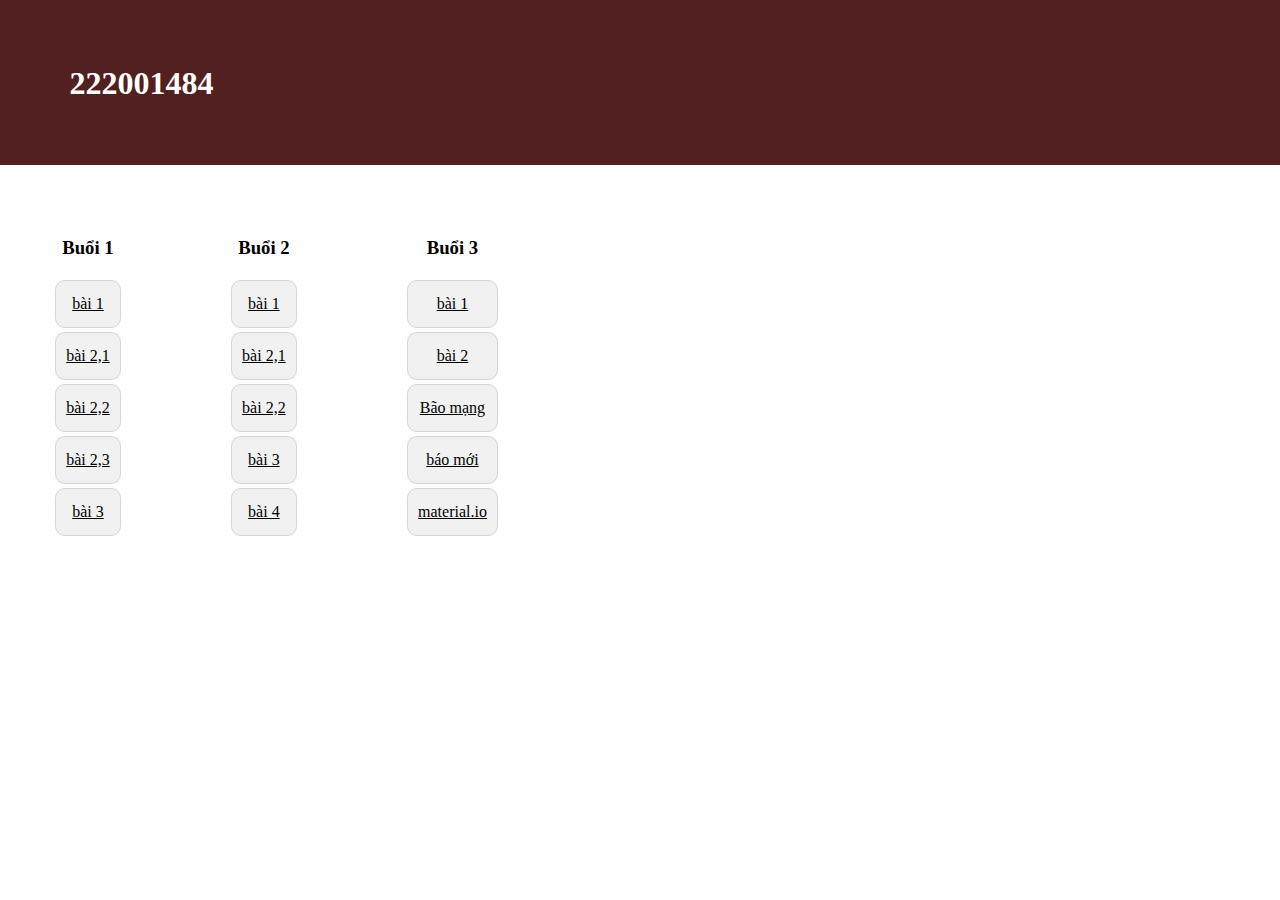
==== index.html @ ff54256a "bonus" ====
<!DOCTYPE html>
<html lang="en">
<head>
  <meta charset="UTF-8">
  <meta name="viewport" content="width=device-width, initial-scale=1.0">
  <title>Document</title>
  <link rel="stylesheet" href="main.css">
</head>
<body>
  <div class="container wrapper">
    <div id="top">
      <h1>222001484</h1>
    </div>
    <div class="wrapper">   
     <div id="menubar">
       <ul class="menulist">
        <h3>Buổi 1</h3>
         <li class="menuitem"><a href="buoi1/bai1/index.html">bài 1 </a></li> 
         <li class="menuitem"><a href="buoi1/bai 2/2.1.html">bài 2,1 </a></li>
         <li class="menuitem"><a href="buoi1/bai 2/2.2.html">bài 2,2</a></li>
         <li class="menuitem"><a href="buoi1/bai 2/2.3.html">bài 2,3 </a></li>
         <li class="menuitem"><a href="buoi1/bai 3/bai3.html">bài 3 </a></li>
       </ul>
       <ul class="menulist">
        <h3>Buổi 2</h3>
        <li class="menuitem"><a href="buoi2/bai1/bai1.html">bài 1 </a></li> 
        <li class="menuitem"><a href="buoi2/bai2/bai2.1.html">bài 2,1 </a></li>
        <li class="menuitem"><a href="buoi2/bai2/bai2.2.html">bài 2,2 </a></li>
        <li class="menuitem"><a href="buoi2/bai 3/bai3.html">bài 3 </a></li>
        <li class="menuitem"><a href="buoi2/bai4/bai4.html">bài 4 </a></li>
       </ul>
       <ul class="menulist">
        <h3>Buổi 3</h3>
         <li class="menuitem"><a href="buoi 3/bt1/bt1.html">bài 1 </a></li> 
         <li class="menuitem"><a href="buoi 3/bt2/bt2.html">bài 2 </a></li>
         <li class="menuitem"><a href="buoi 3/bt3/btbuoI3.html">Bão mạng</a></li>
         <li class="menuitem"><a href="buoi 3/bt4/bt4.html">báo mới</a></li>
         <li class="menuitem"><a href="buoi 3/bt5/bt5.html">material.io</a></li>
       </ul>
       <!-- <ul class="menulist">
        <h3>Buổi 4</h3>
        <li class="menuitem"><a href="day2/bt1/index.html">bài 1 </a></li> 
        <li class="menuitem"><a href="day2/bt2/bt2,1.html">bài 2,1 </a></li>
        <li class="menuitem"><a href="day2/bt2/bt2,2.html">bài 2,2 </a></li>
        <li class="menuitem"><a href="day2/bt3/B3.html">bài 3 </a></li>
        <li class="menuitem"><a href="day2/bt4/index.html">bài 4 </a></li> -->
       </ul>
      </div>
    </div>   
  </div>
</body>
</html>
---- main.css ----
body {
    font: 100% Lucida Sans, Verdana;
    margin: 0px;
    line-height: 26px;
}

.wrapper {
    position: relative;
    overflow: auto;

}

#sidebar, #bottom, .menuitem {
    border-radius: 10px;
    margin: 4px;
}

#top {
    background-color: #522020;
    color: #ffffff;
    padding: 20px;
    margin:0px
}

#menubar {
    display: flex;
    width: 100%;
    /* float: left */
}

#main {
    /* display: flex; */
    padding: 10px;
    margin: 0 210px;
}
#new{
    align-items: center; 
    padding: 10px;
}
#top h1, #top p, .menulist {
    margin: 2%;
    padding: 2%;
}
.menulist{
    text-align: center;
}
.menuitem {
    background-color: #f1f1f1;
    border: 1px solid #d4d4d4;
    list-style-type: none;
    padding: 10px;
    text-align: center;
    
}

a {
    color: #000000;
    text-decoration: underline;
}

a:hover {
    text-decoration: none;
}


@media (max-width: 800px) {
    #sidebar {
        width: auto;
        position: relative;
    } 
    #main {
        margin-right: 0;
    }    
       
}

@media (max-width: 600px) {
    #menubar {
        width: auto;
        float: none;
    }
    #main {
        margin: 0;
    }    
}
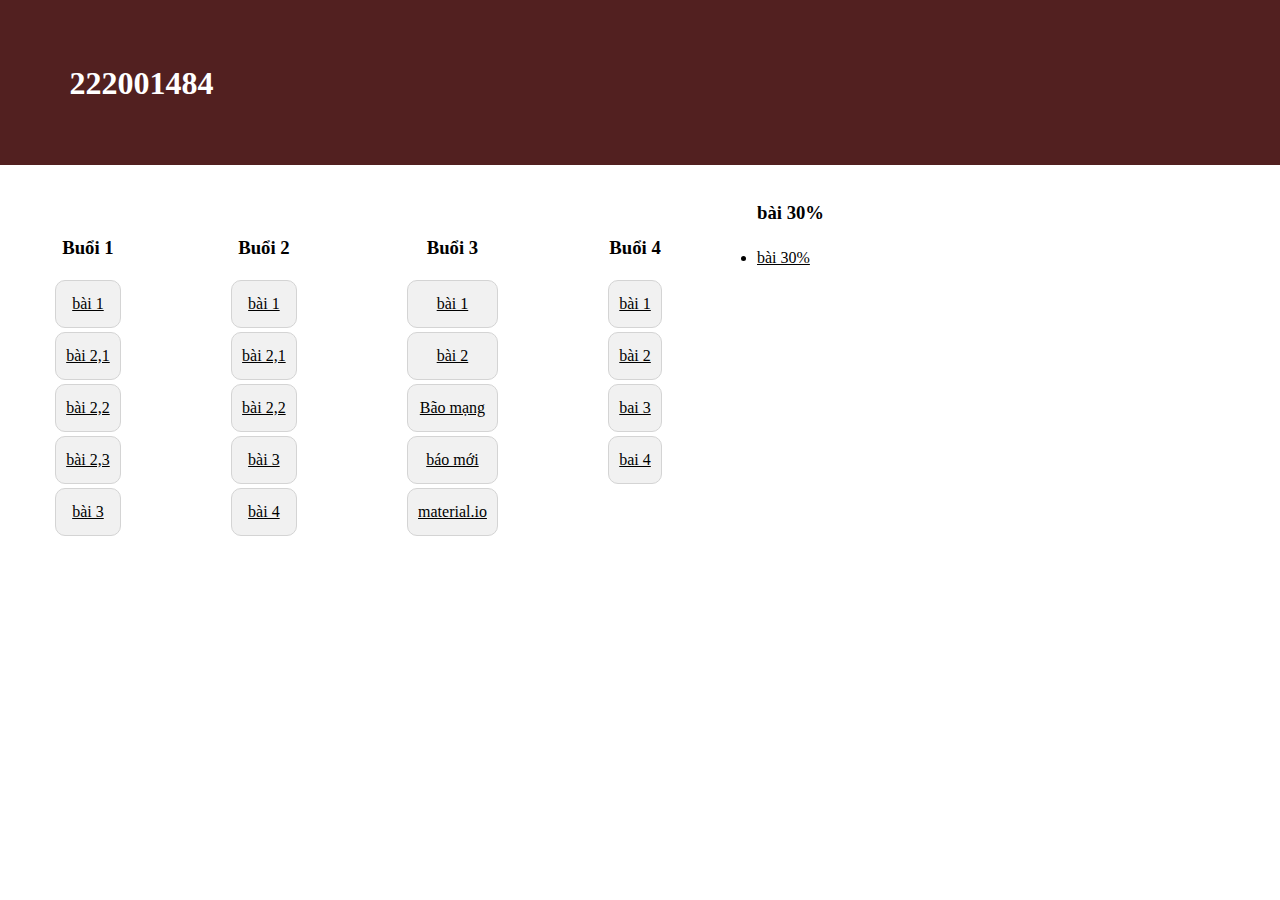
==== commit 7f834c11: "up" ====
--- a/index.html
+++ b/index.html
@@ -45,6 +45,19 @@
         <li class="menuitem"><a href="day2/bt3/B3.html">bài 3 </a></li>
         <li class="menuitem"><a href="day2/bt4/index.html">bài 4 </a></li> -->
        </ul>
+       <ul class="menulist">
+        <h3>Buổi 4</h3>
+         <li class="menuitem"><a href="buoi 4/bt1/4bai1.html">bài 1 </a></li> 
+         <li class="menuitem"><a href="buoi 4/bt2/4bai3.html">bài 2 </a></li>
+         <li class="menuitem"><a href="buoi 4/bt3/4.bai4.html">bai 3</a></li>
+         <li class="menuitem"><a href="buoi 4/bt4/4bai5.html">bai 4</a></li>
+       </ul>
+      <ul>
+        <h3>bài 30%</h3>
+        <li>
+          <a href="bt30/bai30.html">bài 30%</a>
+        </li>
+      </ul>
       </div>
     </div>   
   </div>
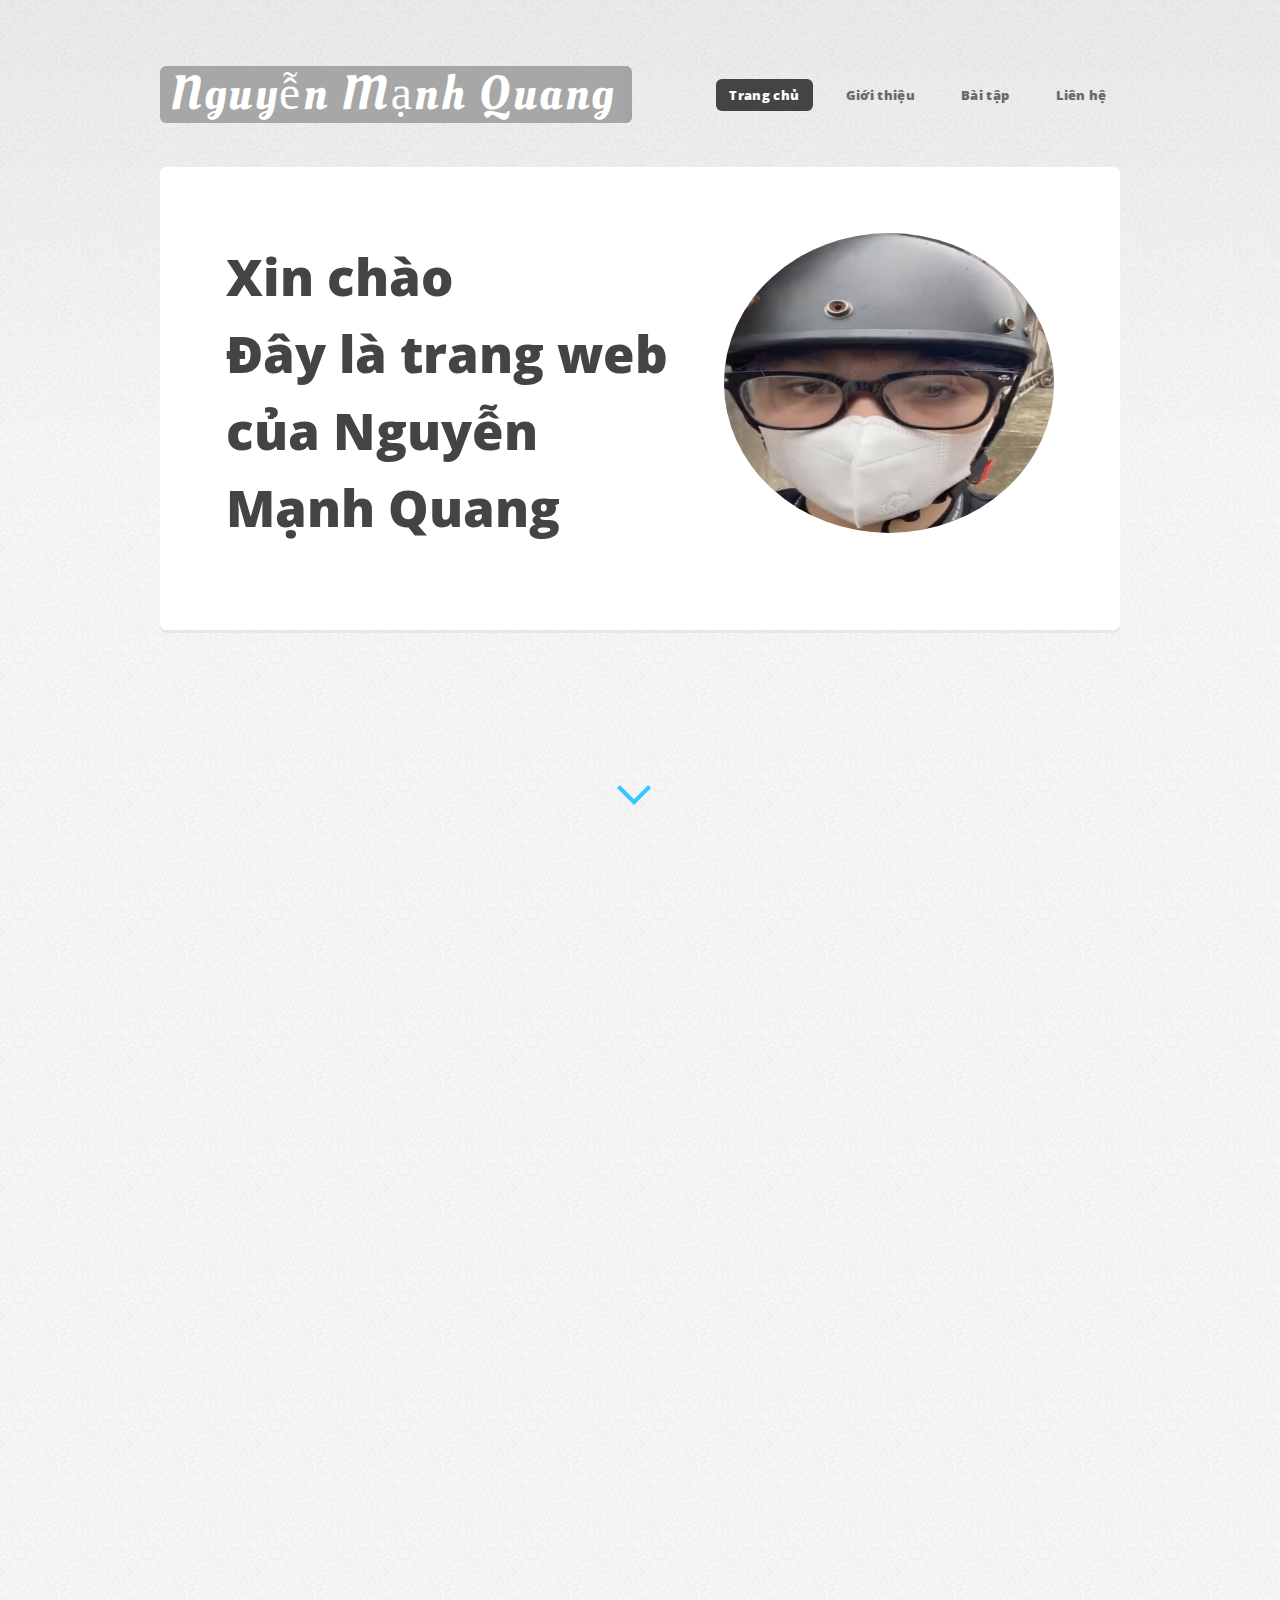
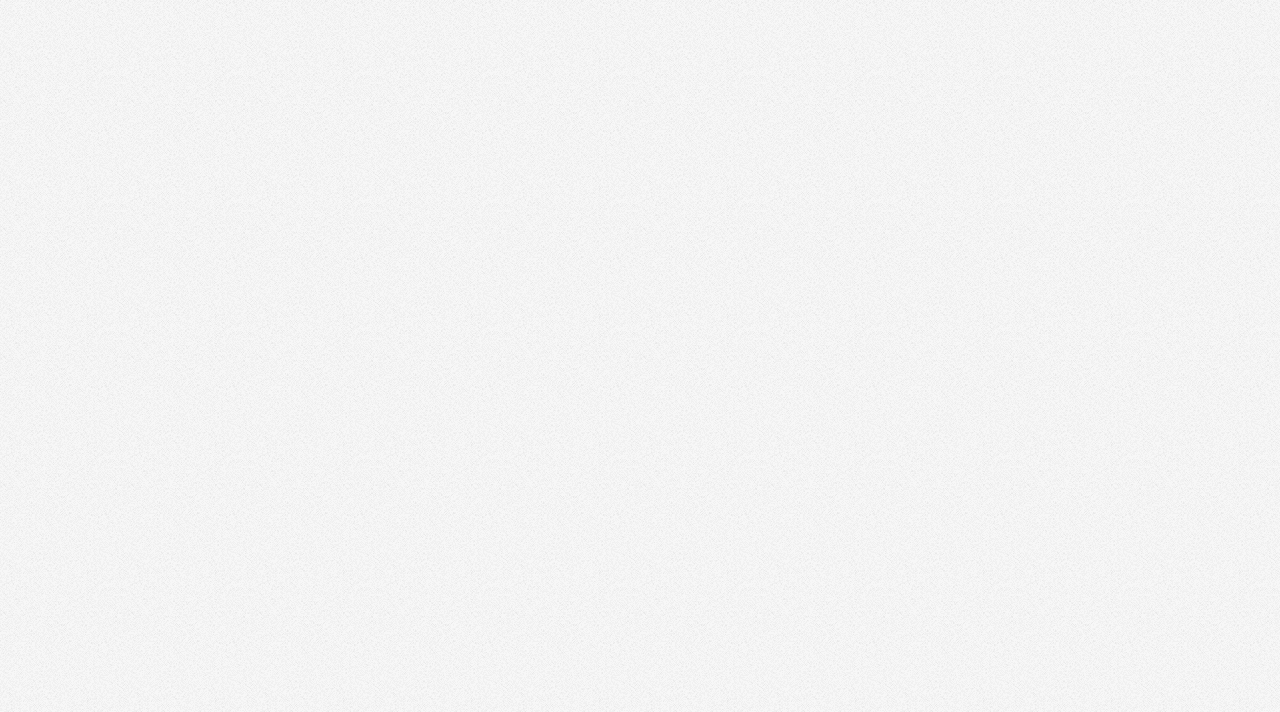
==== commit eae3f22f: "baitap" ====
--- a/index.html
+++ b/index.html
@@ -1,65 +1,179 @@
-<!DOCTYPE html>
-<html lang="en">
-<head>
-  <meta charset="UTF-8">
-  <meta name="viewport" content="width=device-width, initial-scale=1.0">
-  <title>Document</title>
-  <link rel="stylesheet" href="main.css">
-</head>
-<body>
-  <div class="container wrapper">
-    <div id="top">
-      <h1>222001484</h1>
-    </div>
-    <div class="wrapper">   
-     <div id="menubar">
-       <ul class="menulist">
-        <h3>Buổi 1</h3>
-         <li class="menuitem"><a href="buoi1/bai1/index.html">bài 1 </a></li> 
-         <li class="menuitem"><a href="buoi1/bai 2/2.1.html">bài 2,1 </a></li>
-         <li class="menuitem"><a href="buoi1/bai 2/2.2.html">bài 2,2</a></li>
-         <li class="menuitem"><a href="buoi1/bai 2/2.3.html">bài 2,3 </a></li>
-         <li class="menuitem"><a href="buoi1/bai 3/bai3.html">bài 3 </a></li>
-       </ul>
-       <ul class="menulist">
-        <h3>Buổi 2</h3>
-        <li class="menuitem"><a href="buoi2/bai1/bai1.html">bài 1 </a></li> 
-        <li class="menuitem"><a href="buoi2/bai2/bai2.1.html">bài 2,1 </a></li>
-        <li class="menuitem"><a href="buoi2/bai2/bai2.2.html">bài 2,2 </a></li>
-        <li class="menuitem"><a href="buoi2/bai 3/bai3.html">bài 3 </a></li>
-        <li class="menuitem"><a href="buoi2/bai4/bai4.html">bài 4 </a></li>
-       </ul>
-       <ul class="menulist">
-        <h3>Buổi 3</h3>
-         <li class="menuitem"><a href="buoi 3/bt1/bt1.html">bài 1 </a></li> 
-         <li class="menuitem"><a href="buoi 3/bt2/bt2.html">bài 2 </a></li>
-         <li class="menuitem"><a href="buoi 3/bt3/btbuoI3.html">Bão mạng</a></li>
-         <li class="menuitem"><a href="buoi 3/bt4/bt4.html">báo mới</a></li>
-         <li class="menuitem"><a href="buoi 3/bt5/bt5.html">material.io</a></li>
-       </ul>
-       <!-- <ul class="menulist">
-        <h3>Buổi 4</h3>
-        <li class="menuitem"><a href="day2/bt1/index.html">bài 1 </a></li> 
-        <li class="menuitem"><a href="day2/bt2/bt2,1.html">bài 2,1 </a></li>
-        <li class="menuitem"><a href="day2/bt2/bt2,2.html">bài 2,2 </a></li>
-        <li class="menuitem"><a href="day2/bt3/B3.html">bài 3 </a></li>
-        <li class="menuitem"><a href="day2/bt4/index.html">bài 4 </a></li> -->
-       </ul>
-       <ul class="menulist">
-        <h3>Buổi 4</h3>
-         <li class="menuitem"><a href="buoi 4/bt1/4bai1.html">bài 1 </a></li> 
-         <li class="menuitem"><a href="buoi 4/bt2/4bai3.html">bài 2 </a></li>
-         <li class="menuitem"><a href="buoi 4/bt3/4.bai4.html">bai 3</a></li>
-         <li class="menuitem"><a href="buoi 4/bt4/4bai5.html">bai 4</a></li>
-       </ul>
-      <ul>
-        <h3>bài 30%</h3>
-        <li>
-          <a href="bt30/bai30.html">bài 30%</a>
-        </li>
-      </ul>
-      </div>
-    </div>   
-  </div>
-</body>
+<!DOCTYPE HTML>
+<html>
+	<head>
+		<title>Nguyễn Mạnh Quang</title>
+		<meta charset="utf-8" />
+		<meta name="viewport" content="width=device-width, initial-scale=1, user-scalable=no" />
+		<link rel="stylesheet" href="assets/css/main.css" />
+	</head>
+	<body class="is-preload homepage cursor">
+		<div id="page-wrapper">
+
+			<!-- Header -->
+				<div id="header-wrapper"class="">
+					<header id="header" class="container">
+
+						<!-- Logo -->
+							<div id="logo" class="typewriter">
+								<h1 cl><a href="index.html">Nguyễn Mạnh Quang</a></h1>
+							</div>
+
+						<!-- Nav -->
+							<nav id="nav">
+								<ul>
+									<li class="current">
+										<a href="index.html">Trang chủ</a>
+									</li>
+									<li>
+										<a href="ab.html">Giới thiệu</a>
+									</li>
+									<li >
+										<a href="hw.html">Bài tập</a>
+									</li>
+									<li>
+										<a href="lh.html">Liên hệ</a>
+									</li>
+								</ul>
+							</nav>
+
+					</header>
+				</div>
+
+			<!-- Banner -->
+				<div id="banner-wrapper" >
+					<div id="banner" class="box container">
+						<div class="row">
+							<div class="col-7 col-12-medium" style="display: flex; align-items: center;">
+								<h2 style="line-height: 1.5em;">Xin chào <br> Đây là trang web của Nguyễn Mạnh Quang</h2>
+							</div>
+							<div class="col-5 col-12-medium">
+								<img class="zoom" width="100%" height="300px" style="border-radius: 50%;" src="images/profile3.jpg" alt="">
+							</div>
+						</div>
+					</div>
+				</div>
+
+			<!-- Features -->
+				<div id="features-wrapper"class="reveal">
+					<div class="container">
+						<div class="row">
+							<div class="col-4 col-12-medium">
+
+								<!-- Box -->
+									<section class="box feature">
+										<a href="#" class="image featured"><img height="663px" src="images/profile1.jpg" alt="" /></a>
+										<div class="inner">
+											<header>
+												<h2>Giới thiệu</h2>
+											</header>
+											<p>Tên đầy đủ của tôi là Nguyễn Mạnh Quang</p>
+										</div>
+									</section>
+
+							</div>
+							<div class="col-4 col-12-medium">
+
+								<!-- Box -->
+									<section class="box feature">
+										<a href="#" class="image featured"><img height="663px" src="images/profile2.jpg" alt="" /></a>
+										<div class="inner">
+											<header>
+												<h2>Sở thích</h2>
+											</header>
+											<p>Đá bóng, đá cầu, xem phim</p>
+										</div>
+									</section>
+
+							</div>
+							<div class="col-4 col-12-medium">
+
+								<!-- Box -->
+									<section class="box feature">
+										<a href="#" class="image featured"><img height="663px" src="images/profile4.jpg" alt="" /></a>
+										<div class="inner">
+											<header>
+												<h2>Thông tin thêm</h2>
+											</header>
+											<p>Hiện tại tôi đang sinh sống và học tập tại thành phố Hà Nội (HAN)</p>
+										</div>
+									</section>
+
+							</div>
+						</div>
+					</div>
+				</div>
+
+			<!-- Main -->
+				<div id="main-wrapper"class="reveal">
+					<div class="container">
+						<div class="row gtr-200">
+							<div class="col-4 col-12-medium">
+
+								<!-- Sidebar -->
+									<div id="sidebar">
+										<section class="widget thumbnails">
+											<h3>Thông tin chi tiết</h3>
+											<div class="grid">
+												<div class="row gtr-50">
+												
+												</div>
+											</div>
+											<a href="#" class="button icon fa-file-alt">Xem thêm</a>
+										</section>
+									</div>
+
+							</div>
+							<div class="col-8 col-12-medium imp-medium">
+
+								<!-- Content -->
+									<div id="content">
+										<section class="last">
+											<h2>Giới thiệu trang web</h2>
+											<p>
+												Đây là trang web cá nhân của Nguyễn Mạng Quang 
+											</p>
+										</section>
+									</div>
+
+							</div>
+						</div>
+					</div>
+				</div>
+
+			<!-- Footer -->
+				<div id="footer-wrapper"class="reveal">
+					<footer id="footer" class="container">
+						<div class="row" style="justify-content: center;">
+							<div class="">
+								<!-- Contact -->
+									<section class="widget contact last">
+										<h3>Liên hệ tôi</h3>
+										<ul style="margin-left: 16px;">
+											<li class="hover-title"><a href="https://www.facebook.com/profile.php?id=100016589830418" class="icon brands fa-facebook-f"><span class="label">Facebook</span></a></li>
+											<li class="hover-title" style="margin-left: 4px;"><a href="https://www.instagram.com/dazzling._.nguyxn?fbclid=IwAR0choK3BcN5D-qZqwFCYmmwohP7GY351LQ9o9A-y7hpC1zeIWzsWKIdNQo" class="icon brands fa-instagram"><span class="label">Instagram</span></a></li>
+										</ul>
+											<a href="https://www.hanu.vn/"><h4>Trường đại học Hà Nội</h4></a>
+									</section>
+
+							</div>
+						</div>
+					</footer>
+				</div>
+
+			</div>
+			<div id="scrollButton">
+				<div class="scroll">
+				</div>
+			</div>
+
+
+		<!-- Scripts -->
+		<!-- <script src="assets/js/jquery.min.js"></script>
+		<script src="assets/js/jquery.dropotron.min.js"></script> -->
+		<script src="assets/js/browser.min.js"></script>
+		<script src="assets/js/breakpoints.min.js"></script>
+		<script src="assets/js/util.js"></script>
+		<script src="assets/js/main.js"></script>
+
+	</body>
 </html>--- a/assets/css/main.css
+++ b/assets/css/main.css
@@ -0,0 +1,2810 @@
+@import url("fontawesome-all.min.css");
+@import url("https://fonts.googleapis.com/css?family=Oleo+Script:400|Open+Sans:300,300italic,600,600italic,800");
+
+/*
+	Verti by HTML5 UP
+	html5up.net | @ajlkn
+	Free for personal and commercial use under the CCA 3.0 license (html5up.net/license)
+*/
+
+html, body, div, span, applet, object,
+iframe, h1, h2, h3, h4, h5, h6, p, blockquote,
+pre, a, abbr, acronym, address, big, cite,
+code, del, dfn, em, img, ins, kbd, q, s, samp,
+small, strike, strong, sub, sup, tt, var, b,
+u, i, center, dl, dt, dd, ol, ul, li, fieldset,
+form, label, legend, table, caption, tbody,
+tfoot, thead, tr, th, td, article, aside,
+canvas, details, embed, figure, figcaption,
+footer, header, hgroup, menu, nav, output, ruby,
+section, summary, time, mark, audio, video {
+	margin: 0;
+	padding: 0;
+	border: 0;
+	font-size: 100%;
+	font: inherit;
+	vertical-align: baseline;}
+
+article, aside, details, figcaption, figure,
+footer, header, hgroup, menu, nav, section {
+	display: block;}
+
+body {
+	line-height: 1;
+}
+
+ol, ul {
+	list-style: none;
+}
+
+blockquote, q {
+	quotes: none;
+}
+
+	blockquote:before, blockquote:after, q:before, q:after {
+		content: '';
+		content: none;
+	}
+
+table {
+	border-collapse: collapse;
+	border-spacing: 0;
+}
+
+body {
+	-webkit-text-size-adjust: none;
+}
+
+mark {
+	background-color: transparent;
+	color: inherit;
+}
+
+input::-moz-focus-inner {
+	border: 0;
+	padding: 0;
+}
+
+input, select, textarea {
+	-moz-appearance: none;
+	-webkit-appearance: none;
+	-ms-appearance: none;
+	appearance: none;
+}
+
+/* Basic */
+
+	@-ms-viewport {
+		width: device-width;
+	}
+
+	html {
+		box-sizing: border-box;
+	}
+
+	*, *:before, *:after {
+		box-sizing: inherit;
+	}
+
+	body {
+		background-image: -moz-linear-gradient(top, rgba(0, 0, 0, 0.05), rgba(0, 0, 0, 0)), url("images/bg01.png");
+		background-image: -webkit-linear-gradient(top, rgba(0, 0, 0, 0.05), rgba(0, 0, 0, 0)), url("images/bg01.png");
+		background-image: -ms-linear-gradient(top, rgba(0, 0, 0, 0.05), rgba(0, 0, 0, 0)), url("images/bg01.png");
+		background-image: linear-gradient(top, rgba(0, 0, 0, 0.05), rgba(0, 0, 0, 0)), url("images/bg01.png");
+		background-color: #f7f7f7;
+		background-position: top left, top left;
+		background-repeat: repeat-x, repeat;
+		background-size: 100% 30em, auto;
+		font-family: 'Open Sans', sans-serif;
+		font-size: 13pt;
+		color: #696969;
+		font-weight: 300;
+		line-height: 2.25em;
+	}
+
+		body.is-preload *, body.is-preload *:before, body.is-preload *:after {
+			-moz-animation: none !important;
+			-webkit-animation: none !important;
+			-ms-animation: none !important;
+			animation: none !important;
+			-moz-transition: none !important;
+			-webkit-transition: none !important;
+			-ms-transition: none !important;
+			transition: none !important;
+		}
+
+	input, select, textarea {
+		font-family: 'Open Sans', sans-serif;
+		font-size: 13pt;
+		color: #696969;
+		font-weight: 300;
+		line-height: 2.25em;
+	}
+
+	a {
+		color: #0090c5;
+		text-decoration: underline;
+	}
+
+		a:hover {
+			text-decoration: none;
+		}
+
+	h1, h2, h3, h4, h5, h6 {
+		color: #444;
+		font-weight: 800;
+	}
+
+		h1 a, h2 a, h3 a, h4 a, h5 a, h6 a {
+			color: inherit;
+			text-decoration: none;
+			outline: 0;
+		}
+
+	h2 {
+		font-size: 2.25em;
+		margin: 0 0 1.1em 0;
+		line-height: 1em;
+	}
+
+	h3 {
+		font-size: 1.35em;
+		margin: 0 0 1em 0;
+	}
+
+	b, strong {
+		font-weight: 600;
+		color: #444;
+	}
+
+	i, em {
+		font-style: italic;
+	}
+
+	br.clear {
+		clear: both;
+	}
+
+	sub {
+		position: relative;
+		top: 0.5em;
+		font-size: 0.8em;
+	}
+
+	sup {
+		position: relative;
+		top: -0.5em;
+		font-size: 0.8em;
+	}
+
+	hr {
+		border: 0;
+		border-top: solid 1px #eee;
+	}
+
+	blockquote {
+		border-left: solid 0.5em #eee;
+		padding: 1em 0 1em 2em;
+		font-style: italic;
+	}
+
+	p, ul, ol, dl, table {
+		margin-bottom: 2em;
+	}
+
+/* Container */
+
+	.container {
+		margin: 0 auto;
+		max-width: 100%;
+		width: 1400px;
+	}
+
+		@media screen and (max-width: 1680px) {
+
+			.container {
+				width: 1200px;
+			}
+
+		}
+
+		@media screen and (max-width: 1280px) {
+
+			.container {
+				width: 960px;
+			}
+
+		}
+
+		@media screen and (max-width: 980px) {
+
+			.container {
+				width: 90%;
+			}
+
+		}
+
+		@media screen and (max-width: 736px) {
+
+			.container {
+				width: 100%;
+			}
+
+		}
+		@media screen and (max-width: 536px) {
+
+			#logo > h1 > a {
+				font-size: 24px !important;
+			}
+
+		}
+
+/* Row */
+
+	.row {
+		display: flex;
+		flex-wrap: wrap;
+		box-sizing: border-box;
+		align-items: stretch;
+	}
+
+		.row > * {
+			box-sizing: border-box;
+		}
+
+		.row.gtr-uniform > * > :last-child {
+			margin-bottom: 0;
+		}
+
+		.row.aln-left {
+			justify-content: flex-start;
+		}
+
+		.row.aln-center {
+			justify-content: center;
+		}
+
+		.row.aln-right {
+			justify-content: flex-end;
+		}
+
+		.row.aln-top {
+			align-items: flex-start;
+		}
+
+		.row.aln-middle {
+			align-items: center;
+		}
+
+		.row.aln-bottom {
+			align-items: flex-end;
+		}
+
+		.row > .imp {
+			order: -1;
+		}
+
+		.row > .col-1 {
+			width: 8.33333%;
+		}
+
+		.row > .off-1 {
+			margin-left: 8.33333%;
+		}
+
+		.row > .col-2 {
+			width: 16.66667%;
+		}
+
+		.row > .off-2 {
+			margin-left: 16.66667%;
+		}
+
+		.row > .col-3 {
+			width: 25%;
+		}
+
+		.row > .off-3 {
+			margin-left: 25%;
+		}
+
+		.row > .col-4 {
+			width: 33.33333%;
+		}
+
+		.row > .off-4 {
+			margin-left: 33.33333%;
+		}
+
+		.row > .col-5 {
+			width: 41.66667%;
+		}
+
+		.row > .off-5 {
+			margin-left: 41.66667%;
+		}
+
+		.row > .col-6 {
+			width: 50%;
+		}
+
+		.row > .off-6 {
+			margin-left: 50%;
+		}
+
+		.row > .col-7 {
+			width: 58.33333%;
+		}
+
+		.row > .off-7 {
+			margin-left: 58.33333%;
+		}
+
+		.row > .col-8 {
+			width: 66.66667%;
+		}
+
+		.row > .off-8 {
+			margin-left: 66.66667%;
+		}
+
+		.row > .col-9 {
+			width: 75%;
+		}
+
+		.row > .off-9 {
+			margin-left: 75%;
+		}
+
+		.row > .col-10 {
+			width: 83.33333%;
+		}
+
+		.row > .off-10 {
+			margin-left: 83.33333%;
+		}
+
+		.row > .col-11 {
+			width: 91.66667%;
+		}
+
+		.row > .off-11 {
+			margin-left: 91.66667%;
+		}
+
+		.row > .col-12 {
+			width: 100%;
+		}
+
+		.row > .off-12 {
+			margin-left: 100%;
+		}
+
+		.row.gtr-0 {
+			margin-top: 0px;
+			margin-left: 0px;
+		}
+
+			.row.gtr-0 > * {
+				padding: 0px 0 0 0px;
+			}
+
+			.row.gtr-0.gtr-uniform {
+				margin-top: 0px;
+			}
+
+				.row.gtr-0.gtr-uniform > * {
+					padding-top: 0px;
+				}
+
+		.row.gtr-25 {
+			margin-top: -10px;
+			margin-left: -10px;
+		}
+
+			.row.gtr-25 > * {
+				padding: 10px 0 0 10px;
+			}
+
+			.row.gtr-25.gtr-uniform {
+				margin-top: -10px;
+			}
+
+				.row.gtr-25.gtr-uniform > * {
+					padding-top: 10px;
+				}
+
+		.row.gtr-50 {
+			margin-top: -20px;
+			margin-left: -20px;
+		}
+
+			.row.gtr-50 > * {
+				padding: 20px 0 0 20px;
+			}
+
+			.row.gtr-50.gtr-uniform {
+				margin-top: -20px;
+			}
+
+				.row.gtr-50.gtr-uniform > * {
+					padding-top: 20px;
+				}
+
+		.row {
+			margin-top: -40px;
+			margin-left: -40px;
+		}
+
+			.row > * {
+				padding: 40px 0 0 40px;
+			}
+
+			.row.gtr-uniform {
+				margin-top: -40px;
+			}
+
+				.row.gtr-uniform > * {
+					padding-top: 40px;
+				}
+
+		.row.gtr-150 {
+			margin-top: -60px;
+			margin-left: -60px;
+		}
+
+			.row.gtr-150 > * {
+				padding: 60px 0 0 60px;
+			}
+
+			.row.gtr-150.gtr-uniform {
+				margin-top: -60px;
+			}
+
+				.row.gtr-150.gtr-uniform > * {
+					padding-top: 60px;
+				}
+
+		.row.gtr-200 {
+			margin-top: -80px;
+			margin-left: -80px;
+		}
+
+			.row.gtr-200 > * {
+				padding: 80px 0 0 80px;
+			}
+
+			.row.gtr-200.gtr-uniform {
+				margin-top: -80px;
+			}
+
+				.row.gtr-200.gtr-uniform > * {
+					padding-top: 80px;
+				}
+
+		@media screen and (max-width: 1680px) {
+
+			.row {
+				display: flex;
+				flex-wrap: wrap;
+				box-sizing: border-box;
+				align-items: stretch;
+			}
+
+				.row > * {
+					box-sizing: border-box;
+				}
+
+				.row.gtr-uniform > * > :last-child {
+					margin-bottom: 0;
+				}
+
+				.row.aln-left {
+					justify-content: flex-start;
+				}
+
+				.row.aln-center {
+					justify-content: center;
+				}
+
+				.row.aln-right {
+					justify-content: flex-end;
+				}
+
+				.row.aln-top {
+					align-items: flex-start;
+				}
+
+				.row.aln-middle {
+					align-items: center;
+				}
+
+				.row.aln-bottom {
+					align-items: flex-end;
+				}
+
+				.row > .imp-xlarge {
+					order: -1;
+				}
+
+				.row > .col-1-xlarge {
+					width: 8.33333%;
+				}
+
+				.row > .off-1-xlarge {
+					margin-left: 8.33333%;
+				}
+
+				.row > .col-2-xlarge {
+					width: 16.66667%;
+				}
+
+				.row > .off-2-xlarge {
+					margin-left: 16.66667%;
+				}
+
+				.row > .col-3-xlarge {
+					width: 25%;
+				}
+
+				.row > .off-3-xlarge {
+					margin-left: 25%;
+				}
+
+				.row > .col-4-xlarge {
+					width: 33.33333%;
+				}
+
+				.row > .off-4-xlarge {
+					margin-left: 33.33333%;
+				}
+
+				.row > .col-5-xlarge {
+					width: 41.66667%;
+				}
+
+				.row > .off-5-xlarge {
+					margin-left: 41.66667%;
+				}
+
+				.row > .col-6-xlarge {
+					width: 50%;
+				}
+
+				.row > .off-6-xlarge {
+					margin-left: 50%;
+				}
+
+				.row > .col-7-xlarge {
+					width: 58.33333%;
+				}
+
+				.row > .off-7-xlarge {
+					margin-left: 58.33333%;
+				}
+
+				.row > .col-8-xlarge {
+					width: 66.66667%;
+				}
+
+				.row > .off-8-xlarge {
+					margin-left: 66.66667%;
+				}
+
+				.row > .col-9-xlarge {
+					width: 75%;
+				}
+
+				.row > .off-9-xlarge {
+					margin-left: 75%;
+				}
+
+				.row > .col-10-xlarge {
+					width: 83.33333%;
+				}
+
+				.row > .off-10-xlarge {
+					margin-left: 83.33333%;
+				}
+
+				.row > .col-11-xlarge {
+					width: 91.66667%;
+				}
+
+				.row > .off-11-xlarge {
+					margin-left: 91.66667%;
+				}
+
+				.row > .col-12-xlarge {
+					width: 100%;
+				}
+
+				.row > .off-12-xlarge {
+					margin-left: 100%;
+				}
+
+				.row.gtr-0 {
+					margin-top: 0px;
+					margin-left: 0px;
+				}
+
+					.row.gtr-0 > * {
+						padding: 0px 0 0 0px;
+					}
+
+					.row.gtr-0.gtr-uniform {
+						margin-top: 0px;
+					}
+
+						.row.gtr-0.gtr-uniform > * {
+							padding-top: 0px;
+						}
+
+				.row.gtr-25 {
+					margin-top: -10px;
+					margin-left: -10px;
+				}
+
+					.row.gtr-25 > * {
+						padding: 10px 0 0 10px;
+					}
+
+					.row.gtr-25.gtr-uniform {
+						margin-top: -10px;
+					}
+
+						.row.gtr-25.gtr-uniform > * {
+							padding-top: 10px;
+						}
+
+				.row.gtr-50 {
+					margin-top: -20px;
+					margin-left: -20px;
+				}
+
+					.row.gtr-50 > * {
+						padding: 20px 0 0 20px;
+					}
+
+					.row.gtr-50.gtr-uniform {
+						margin-top: -20px;
+					}
+
+						.row.gtr-50.gtr-uniform > * {
+							padding-top: 20px;
+						}
+
+				.row {
+					margin-top: -40px;
+					margin-left: -40px;
+				}
+
+					.row > * {
+						padding: 40px 0 0 40px;
+					}
+
+					.row.gtr-uniform {
+						margin-top: -40px;
+					}
+
+						.row.gtr-uniform > * {
+							padding-top: 40px;
+						}
+
+				.row.gtr-150 {
+					margin-top: -60px;
+					margin-left: -60px;
+				}
+
+					.row.gtr-150 > * {
+						padding: 60px 0 0 60px;
+					}
+
+					.row.gtr-150.gtr-uniform {
+						margin-top: -60px;
+					}
+
+						.row.gtr-150.gtr-uniform > * {
+							padding-top: 60px;
+						}
+
+				.row.gtr-200 {
+					margin-top: -80px;
+					margin-left: -80px;
+				}
+
+					.row.gtr-200 > * {
+						padding: 80px 0 0 80px;
+					}
+
+					.row.gtr-200.gtr-uniform {
+						margin-top: -80px;
+					}
+
+						.row.gtr-200.gtr-uniform > * {
+							padding-top: 80px;
+						}
+
+		}
+
+		@media screen and (max-width: 1280px) {
+
+			.row {
+				display: flex;
+				flex-wrap: wrap;
+				box-sizing: border-box;
+				align-items: stretch;
+			}
+
+				.row > * {
+					box-sizing: border-box;
+				}
+
+				.row.gtr-uniform > * > :last-child {
+					margin-bottom: 0;
+				}
+
+				.row.aln-left {
+					justify-content: flex-start;
+				}
+
+				.row.aln-center {
+					justify-content: center;
+				}
+
+				.row.aln-right {
+					justify-content: flex-end;
+				}
+
+				.row.aln-top {
+					align-items: flex-start;
+				}
+
+				.row.aln-middle {
+					align-items: center;
+				}
+
+				.row.aln-bottom {
+					align-items: flex-end;
+				}
+
+				.row > .imp-large {
+					order: -1;
+				}
+
+				.row > .col-1-large {
+					width: 8.33333%;
+				}
+
+				.row > .off-1-large {
+					margin-left: 8.33333%;
+				}
+
+				.row > .col-2-large {
+					width: 16.66667%;
+				}
+
+				.row > .off-2-large {
+					margin-left: 16.66667%;
+				}
+
+				.row > .col-3-large {
+					width: 25%;
+				}
+
+				.row > .off-3-large {
+					margin-left: 25%;
+				}
+
+				.row > .col-4-large {
+					width: 33.33333%;
+				}
+
+				.row > .off-4-large {
+					margin-left: 33.33333%;
+				}
+
+				.row > .col-5-large {
+					width: 41.66667%;
+				}
+
+				.row > .off-5-large {
+					margin-left: 41.66667%;
+				}
+
+				.row > .col-6-large {
+					width: 50%;
+				}
+
+				.row > .off-6-large {
+					margin-left: 50%;
+				}
+
+				.row > .col-7-large {
+					width: 58.33333%;
+				}
+
+				.row > .off-7-large {
+					margin-left: 58.33333%;
+				}
+
+				.row > .col-8-large {
+					width: 66.66667%;
+				}
+
+				.row > .off-8-large {
+					margin-left: 66.66667%;
+				}
+
+				.row > .col-9-large {
+					width: 75%;
+				}
+
+				.row > .off-9-large {
+					margin-left: 75%;
+				}
+
+				.row > .col-10-large {
+					width: 83.33333%;
+				}
+
+				.row > .off-10-large {
+					margin-left: 83.33333%;
+				}
+
+				.row > .col-11-large {
+					width: 91.66667%;
+				}
+
+				.row > .off-11-large {
+					margin-left: 91.66667%;
+				}
+
+				.row > .col-12-large {
+					width: 100%;
+				}
+
+				.row > .off-12-large {
+					margin-left: 100%;
+				}
+
+				.row.gtr-0 {
+					margin-top: 0px;
+					margin-left: 0px;
+				}
+
+					.row.gtr-0 > * {
+						padding: 0px 0 0 0px;
+					}
+
+					.row.gtr-0.gtr-uniform {
+						margin-top: 0px;
+					}
+
+						.row.gtr-0.gtr-uniform > * {
+							padding-top: 0px;
+						}
+
+				.row.gtr-25 {
+					margin-top: -6.25px;
+					margin-left: -6.25px;
+				}
+
+					.row.gtr-25 > * {
+						padding: 6.25px 0 0 6.25px;
+					}
+
+					.row.gtr-25.gtr-uniform {
+						margin-top: -6.25px;
+					}
+
+						.row.gtr-25.gtr-uniform > * {
+							padding-top: 6.25px;
+						}
+
+				.row.gtr-50 {
+					margin-top: -12.5px;
+					margin-left: -12.5px;
+				}
+
+					.row.gtr-50 > * {
+						padding: 12.5px 0 0 12.5px;
+					}
+
+					.row.gtr-50.gtr-uniform {
+						margin-top: -12.5px;
+					}
+
+						.row.gtr-50.gtr-uniform > * {
+							padding-top: 12.5px;
+						}
+
+				.row {
+					margin-top: -25px;
+					margin-left: -25px;
+				}
+
+					.row > * {
+						padding: 25px 0 0 25px;
+					}
+
+					.row.gtr-uniform {
+						margin-top: -25px;
+					}
+
+						.row.gtr-uniform > * {
+							padding-top: 25px;
+						}
+
+				.row.gtr-150 {
+					margin-top: -37.5px;
+					margin-left: -37.5px;
+				}
+
+					.row.gtr-150 > * {
+						padding: 37.5px 0 0 37.5px;
+					}
+
+					.row.gtr-150.gtr-uniform {
+						margin-top: -37.5px;
+					}
+
+						.row.gtr-150.gtr-uniform > * {
+							padding-top: 37.5px;
+						}
+
+				.row.gtr-200 {
+					margin-top: -50px;
+					margin-left: -50px;
+				}
+
+					.row.gtr-200 > * {
+						padding: 50px 0 0 50px;
+					}
+
+					.row.gtr-200.gtr-uniform {
+						margin-top: -50px;
+					}
+
+						.row.gtr-200.gtr-uniform > * {
+							padding-top: 50px;
+						}
+
+		}
+
+		@media screen and (max-width: 980px) {
+
+			.row {
+				display: flex;
+				flex-wrap: wrap;
+				box-sizing: border-box;
+				align-items: stretch;
+			}
+
+				.row > * {
+					box-sizing: border-box;
+				}
+
+				.row.gtr-uniform > * > :last-child {
+					margin-bottom: 0;
+				}
+
+				.row.aln-left {
+					justify-content: flex-start;
+				}
+
+				.row.aln-center {
+					justify-content: center;
+				}
+
+				.row.aln-right {
+					justify-content: flex-end;
+				}
+
+				.row.aln-top {
+					align-items: flex-start;
+				}
+
+				.row.aln-middle {
+					align-items: center;
+				}
+
+				.row.aln-bottom {
+					align-items: flex-end;
+				}
+
+				.row > .imp-medium {
+					order: -1;
+				}
+
+				.row > .col-1-medium {
+					width: 8.33333%;
+				}
+
+				.row > .off-1-medium {
+					margin-left: 8.33333%;
+				}
+
+				.row > .col-2-medium {
+					width: 16.66667%;
+				}
+
+				.row > .off-2-medium {
+					margin-left: 16.66667%;
+				}
+
+				.row > .col-3-medium {
+					width: 25%;
+				}
+
+				.row > .off-3-medium {
+					margin-left: 25%;
+				}
+
+				.row > .col-4-medium {
+					width: 33.33333%;
+				}
+
+				.row > .off-4-medium {
+					margin-left: 33.33333%;
+				}
+
+				.row > .col-5-medium {
+					width: 41.66667%;
+				}
+
+				.row > .off-5-medium {
+					margin-left: 41.66667%;
+				}
+
+				.row > .col-6-medium {
+					width: 50%;
+				}
+
+				.row > .off-6-medium {
+					margin-left: 50%;
+				}
+
+				.row > .col-7-medium {
+					width: 58.33333%;
+				}
+
+				.row > .off-7-medium {
+					margin-left: 58.33333%;
+				}
+
+				.row > .col-8-medium {
+					width: 66.66667%;
+				}
+
+				.row > .off-8-medium {
+					margin-left: 66.66667%;
+				}
+
+				.row > .col-9-medium {
+					width: 75%;
+				}
+
+				.row > .off-9-medium {
+					margin-left: 75%;
+				}
+
+				.row > .col-10-medium {
+					width: 83.33333%;
+				}
+
+				.row > .off-10-medium {
+					margin-left: 83.33333%;
+				}
+
+				.row > .col-11-medium {
+					width: 91.66667%;
+				}
+
+				.row > .off-11-medium {
+					margin-left: 91.66667%;
+				}
+
+				.row > .col-12-medium {
+					width: 100%;
+				}
+
+				.row > .off-12-medium {
+					margin-left: 100%;
+				}
+
+				.row.gtr-0 {
+					margin-top: 0px;
+					margin-left: 0px;
+				}
+
+					.row.gtr-0 > * {
+						padding: 0px 0 0 0px;
+					}
+
+					.row.gtr-0.gtr-uniform {
+						margin-top: 0px;
+					}
+
+						.row.gtr-0.gtr-uniform > * {
+							padding-top: 0px;
+						}
+
+				.row.gtr-25 {
+					margin-top: -6.25px;
+					margin-left: -6.25px;
+				}
+
+					.row.gtr-25 > * {
+						padding: 6.25px 0 0 6.25px;
+					}
+
+					.row.gtr-25.gtr-uniform {
+						margin-top: -6.25px;
+					}
+
+						.row.gtr-25.gtr-uniform > * {
+							padding-top: 6.25px;
+						}
+
+				.row.gtr-50 {
+					margin-top: -12.5px;
+					margin-left: -12.5px;
+				}
+
+					.row.gtr-50 > * {
+						padding: 12.5px 0 0 12.5px;
+					}
+
+					.row.gtr-50.gtr-uniform {
+						margin-top: -12.5px;
+					}
+
+						.row.gtr-50.gtr-uniform > * {
+							padding-top: 12.5px;
+						}
+
+				.row {
+					margin-top: -25px;
+					margin-left: -25px;
+				}
+
+					.row > * {
+						padding: 25px 0 0 25px;
+					}
+
+					.row.gtr-uniform {
+						margin-top: -25px;
+					}
+
+						.row.gtr-uniform > * {
+							padding-top: 25px;
+						}
+
+				.row.gtr-150 {
+					margin-top: -37.5px;
+					margin-left: -37.5px;
+				}
+
+					.row.gtr-150 > * {
+						padding: 37.5px 0 0 37.5px;
+					}
+
+					.row.gtr-150.gtr-uniform {
+						margin-top: -37.5px;
+					}
+
+						.row.gtr-150.gtr-uniform > * {
+							padding-top: 37.5px;
+						}
+
+				.row.gtr-200 {
+					margin-top: -50px;
+					margin-left: -50px;
+				}
+
+					.row.gtr-200 > * {
+						padding: 50px 0 0 50px;
+					}
+
+					.row.gtr-200.gtr-uniform {
+						margin-top: -50px;
+					}
+
+						.row.gtr-200.gtr-uniform > * {
+							padding-top: 50px;
+						}
+
+		}
+
+		@media screen and (max-width: 736px) {
+
+			.row {
+				display: flex;
+				flex-wrap: wrap;
+				box-sizing: border-box;
+				align-items: stretch;
+			}
+
+				.row > * {
+					box-sizing: border-box;
+				}
+
+				.row.gtr-uniform > * > :last-child {
+					margin-bottom: 0;
+				}
+
+				.row.aln-left {
+					justify-content: flex-start;
+				}
+
+				.row.aln-center {
+					justify-content: center;
+				}
+
+				.row.aln-right {
+					justify-content: flex-end;
+				}
+
+				.row.aln-top {
+					align-items: flex-start;
+				}
+
+				.row.aln-middle {
+					align-items: center;
+				}
+
+				.row.aln-bottom {
+					align-items: flex-end;
+				}
+
+				.row > .imp-small {
+					order: -1;
+				}
+
+				.row > .col-1-small {
+					width: 8.33333%;
+				}
+
+				.row > .off-1-small {
+					margin-left: 8.33333%;
+				}
+
+				.row > .col-2-small {
+					width: 16.66667%;
+				}
+
+				.row > .off-2-small {
+					margin-left: 16.66667%;
+				}
+
+				.row > .col-3-small {
+					width: 25%;
+				}
+
+				.row > .off-3-small {
+					margin-left: 25%;
+				}
+
+				.row > .col-4-small {
+					width: 33.33333%;
+				}
+
+				.row > .off-4-small {
+					margin-left: 33.33333%;
+				}
+
+				.row > .col-5-small {
+					width: 41.66667%;
+				}
+
+				.row > .off-5-small {
+					margin-left: 41.66667%;
+				}
+
+				.row > .col-6-small {
+					width: 50%;
+				}
+
+				.row > .off-6-small {
+					margin-left: 50%;
+				}
+
+				.row > .col-7-small {
+					width: 58.33333%;
+				}
+
+				.row > .off-7-small {
+					margin-left: 58.33333%;
+				}
+
+				.row > .col-8-small {
+					width: 66.66667%;
+				}
+
+				.row > .off-8-small {
+					margin-left: 66.66667%;
+				}
+
+				.row > .col-9-small {
+					width: 75%;
+				}
+
+				.row > .off-9-small {
+					margin-left: 75%;
+				}
+
+				.row > .col-10-small {
+					width: 83.33333%;
+				}
+
+				.row > .off-10-small {
+					margin-left: 83.33333%;
+				}
+
+				.row > .col-11-small {
+					width: 91.66667%;
+				}
+
+				.row > .off-11-small {
+					margin-left: 91.66667%;
+				}
+
+				.row > .col-12-small {
+					width: 100%;
+				}
+
+				.row > .off-12-small {
+					margin-left: 100%;
+				}
+
+				.row.gtr-0 {
+					margin-top: 0px;
+					margin-left: 0px;
+				}
+
+					.row.gtr-0 > * {
+						padding: 0px 0 0 0px;
+					}
+
+					.row.gtr-0.gtr-uniform {
+						margin-top: 0px;
+					}
+
+						.row.gtr-0.gtr-uniform > * {
+							padding-top: 0px;
+						}
+
+				.row.gtr-25 {
+					margin-top: -5px;
+					margin-left: -5px;
+				}
+
+					.row.gtr-25 > * {
+						padding: 5px 0 0 5px;
+					}
+
+					.row.gtr-25.gtr-uniform {
+						margin-top: -5px;
+					}
+
+						.row.gtr-25.gtr-uniform > * {
+							padding-top: 5px;
+						}
+
+				.row.gtr-50 {
+					margin-top: -10px;
+					margin-left: -10px;
+				}
+
+					.row.gtr-50 > * {
+						padding: 10px 0 0 10px;
+					}
+
+					.row.gtr-50.gtr-uniform {
+						margin-top: -10px;
+					}
+
+						.row.gtr-50.gtr-uniform > * {
+							padding-top: 10px;
+						}
+
+				.row {
+					margin-top: -20px;
+					margin-left: -20px;
+				}
+
+					.row > * {
+						padding: 20px 0 0 20px;
+					}
+
+					.row.gtr-uniform {
+						margin-top: -20px;
+					}
+
+						.row.gtr-uniform > * {
+							padding-top: 20px;
+						}
+
+				.row.gtr-150 {
+					margin-top: -30px;
+					margin-left: -30px;
+				}
+
+					.row.gtr-150 > * {
+						padding: 30px 0 0 30px;
+					}
+
+					.row.gtr-150.gtr-uniform {
+						margin-top: -30px;
+					}
+
+						.row.gtr-150.gtr-uniform > * {
+							padding-top: 30px;
+						}
+
+				.row.gtr-200 {
+					margin-top: -40px;
+					margin-left: -40px;
+				}
+
+					.row.gtr-200 > * {
+						padding: 40px 0 0 40px;
+					}
+
+					.row.gtr-200.gtr-uniform {
+						margin-top: -40px;
+					}
+
+						.row.gtr-200.gtr-uniform > * {
+							padding-top: 40px;
+						}
+
+		}
+
+/* Section/Article */
+
+	section, article {
+		margin-bottom: 5em;
+	}
+.article{
+	display: flex;
+}
+	section > :last-child,
+	article > :last-child,
+	section:last-child,
+	article:last-child {
+		margin-bottom: 0;
+	}
+
+	header {
+		margin: 0 0 2em 0;
+	}
+
+		header h2, header h3 {
+			margin: 0 0 0.25em 0;
+		}
+
+		header p {
+			margin: 0;
+		}
+
+	footer {
+		margin: 2.5em 0 0 0;
+	}
+
+/* Forms */
+
+	form label {
+		display: block;
+		font-weight: 800;
+		margin: 0 0 1em 0;
+		font-size: 0.8em;
+		color: #444;
+	}
+
+	form input[type="text"],
+	form input[type="email"],
+	form input[type="password"],
+	form select,
+	form textarea {
+		-webkit-appearance: none;
+		display: block;
+		width: 100%;
+		border-radius: 8px;
+		border: solid 1px #eee;
+	}
+
+		form input[type="text"]:focus,
+		form input[type="email"]:focus,
+		form input[type="password"]:focus,
+		form select:focus,
+		form textarea:focus {
+			border-color: #0090c5;
+		}
+
+	form input[type="text"],
+	form input[type="email"],
+	form input[type="password"] {
+		line-height: 3em;
+		padding: 0 1em;
+	}
+
+	form select {
+		line-height: 3em;
+		padding: 0 1em;
+	}
+
+	form textarea {
+		min-height: 9em;
+		padding: 1em;
+	}
+
+	form ::-webkit-input-placeholder {
+		color: #555 !important;
+	}
+
+	form :-moz-placeholder {
+		color: #555 !important;
+	}
+
+	form ::-moz-placeholder {
+		color: #555 !important;
+	}
+
+	form :-ms-input-placeholder {
+		color: #555 !important;
+	}
+
+	form ::-moz-focus-inner {
+		border: 0;
+	}
+
+/* Tables */
+
+	table {
+		width: 100%;
+	}
+
+		table tr {
+			border-top: solid 1px #eee;
+		}
+
+			table tr:first-child {
+				border-top: 0;
+			}
+
+		table td {
+			padding: 0.5em 1em 0.5em 1em;
+		}
+
+		table th {
+			text-align: left;
+			padding: 0.5em 1em 0.5em 1em;
+			font-weight: 800;
+			margin: 0 0 1em 0;
+		}
+
+		table thead {
+			background: #404248;
+			color: #fff;
+		}
+
+/* Image */
+
+	.image {
+		display: inline-block;
+		outline: 0;
+	}
+
+		.image img {
+			display: block;
+			width: 100%;
+			border-radius: 8px;
+		}
+
+		.image.fit {
+			display: block;
+			width: 100%;
+		}
+
+		.image.featured {
+			display: block;
+			width: 100%;
+			margin: 0 0 2.5em 0;
+		}
+
+		.image.left {
+			float: left;
+			margin: 0 2em 2em 0;
+		}
+
+		.image.centered {
+			display: block;
+			margin: 0 0 2.5em 0;
+		}
+
+			.image.centered img {
+				margin: 0 auto;
+				width: auto;
+			}
+
+/* Button */
+
+	input[type="button"],
+	input[type="submit"],
+	input[type="reset"],
+	button,
+	.button {
+		-moz-transition: background-color .25s ease-in-out;
+		-webkit-transition: background-color .25s ease-in-out;
+		-ms-transition: background-color .25s ease-in-out;
+		transition: background-color .25s ease-in-out;
+		-webkit-appearance: none;
+		position: relative;
+		display: inline-block;
+		background: #0090c5;
+		color: #fff;
+		text-decoration: none;
+		border-radius: 6px;
+		font-weight: 800;
+		outline: 0;
+		border: 0;
+		cursor: pointer;
+		font-size: 1.35em;
+		padding: 0.6em 1.5em;
+	}
+
+		input[type="button"].icon:before,
+		input[type="submit"].icon:before,
+		input[type="reset"].icon:before,
+		button.icon:before,
+		.button.icon:before {
+			position: relative;
+			margin-right: 0.5em;
+			top: 0.05em;
+		}
+
+		input[type="button"]:hover,
+		input[type="submit"]:hover,
+		input[type="reset"]:hover,
+		button:hover,
+		.button:hover {
+			background: #10a0d5;
+		}
+
+		input[type="button"]:active,
+		input[type="submit"]:active,
+		input[type="reset"]:active,
+		button:active,
+		.button:active {
+			background: #20b0e5;
+		}
+
+		input[type="button"].alt,
+		input[type="submit"].alt,
+		input[type="reset"].alt,
+		button.alt,
+		.button.alt {
+			background: #f1f1f1;
+			background: rgba(0, 0, 0, 0.05);
+			color: #444;
+		}
+
+			input[type="button"].alt:hover,
+			input[type="submit"].alt:hover,
+			input[type="reset"].alt:hover,
+			button.alt:hover,
+			.button.alt:hover {
+				background: #e8e8e8;
+				background: rgba(0, 0, 0, 0.085);
+			}
+
+			input[type="button"].alt:active,
+			input[type="submit"].alt:active,
+			input[type="reset"].alt:active,
+			button.alt:active,
+			.button.alt:active {
+				background: #e4e4e4;
+				background: rgba(0, 0, 0, 0.15);
+			}
+
+		input[type="button"].large,
+		input[type="submit"].large,
+		input[type="reset"].large,
+		button.large,
+		.button.large {
+			font-size: 2.25em;
+			padding: 0.8em 0.9em;
+		}
+
+/* List */
+
+	ul {
+		list-style: disc;
+		padding-left: 1em;
+	}
+
+		ul li {
+			padding-left: 0.5em;
+		}
+
+		ul.style2 {
+			list-style: none;
+			padding-left: 0;
+		}
+
+			ul.style2 li {
+				padding-left: 0;
+			}
+
+	ol {
+		list-style: decimal;
+		padding-left: 1.25em;
+	}
+
+		ol li {
+			padding-left: 0.25em;
+		}
+
+/* Actions */
+
+	ul.actions {
+		list-style: none;
+		padding-left: 0;
+	}
+
+		ul.actions li {
+			display: inline-block;
+			padding: 0 0 0 0.25em;
+			margin: 0 0 0 0.25em;
+		}
+
+			ul.actions li:first-child {
+				margin-left: 0;
+				padding-left: 0;
+			}
+
+/* Menu */
+
+	ul.menu {
+		list-style: none;
+		padding-left: 0;
+	}
+
+		ul.menu li {
+			border-left: solid 1px #e0e0e0;
+			display: inline-block;
+			padding: 0 0 0 0.75em;
+			margin: 0 0 0 0.75em;
+		}
+
+			ul.menu li:first-child {
+				border-left: 0;
+				margin-left: 0;
+				padding-left: 0;
+			}
+
+/* Box */
+
+	.box {
+		background: #fff;
+		border-radius: 6px;
+		box-shadow: 0px 3px 0px 0px rgba(0, 0, 0, 0.05);
+		padding: 2em;
+	}
+
+		.box.feature {
+			padding: 0;
+		}
+
+			.box.feature .inner {
+				padding: 4em 2em 3em 2em;
+				height: 250px;
+			}
+
+			.box.feature h2 {
+				font-size: 1.35em;
+			}
+
+			.box.feature p {
+				margin: 0;
+			}
+
+			.box.feature .image {
+				position: relative;
+				margin: 0;
+			}
+
+				.box.feature .image img {
+					border-bottom-left-radius: 0;
+					border-bottom-right-radius: 0;
+				}
+
+/* Icons */
+
+	.icon {
+		text-decoration: none;
+		position: relative;
+		text-decoration: none;
+	}
+
+		.icon:before {
+			-moz-osx-font-smoothing: grayscale;
+			-webkit-font-smoothing: antialiased;
+			display: inline-block;
+			font-style: normal;
+			font-variant: normal;
+			text-rendering: auto;
+			line-height: 1;
+			text-transform: none !important;
+			font-family: 'Font Awesome 5 Free';
+			font-weight: 400;
+		}
+
+		.icon:before {
+			line-height: inherit;
+		}
+
+		.icon.solid:before {
+			font-weight: 900;
+		}
+
+		.icon.brands:before {
+			font-family: 'Font Awesome 5 Brands';
+		}
+
+		.icon > .label {
+			display: none;
+		}
+
+/* Widgets */
+
+	.widget.thumbnails .grid {
+		margin: 0 0 3em 0;
+	}
+
+	.widget.thumbnails .image {
+		margin: 0;
+	}
+
+	.widget.contact ul {
+		list-style: none;
+		padding-left: 0;
+		overflow: hidden;
+		position: relative;
+		left: -4px;
+		top: 4px;
+		margin-bottom: 1.5em;
+	}
+
+		.widget.contact ul li {
+			display: inline-block;
+			margin-right: 0.25em;
+			padding-left: 0;
+		}
+
+			.widget.contact ul li a {
+				-moz-transition: background-color .25s ease-in-out;
+				-webkit-transition: background-color .25s ease-in-out;
+				-ms-transition: background-color .25s ease-in-out;
+				transition: background-color .25s ease-in-out;
+				display: inline-block;
+				width: 2.5em;
+				height: 2.5em;
+				text-align: center;
+				line-height: 2.5em;
+				border-radius: 0.35em;
+				outline: 0;
+				opacity: 0.75;
+				text-decoration: none;
+				background: #222222;
+			}
+
+				.widget.contact ul li a:before {
+					color: #f3f3f3;
+					font-size: 1.5em;
+					line-height: inherit;
+				}
+
+				.widget.contact ul li a:hover {
+					background: #444444;
+				}
+
+				.widget.contact ul li a:active {
+					background: #666666;
+				}
+
+/* Wrappers */
+
+	#header-wrapper {
+		padding: 4.5em 0 3em 0;
+	}
+
+	#features-wrapper {
+		padding: 3em 0 3em 0;
+	}
+
+	#main-wrapper {
+		background: #fff;
+		box-shadow: 0px 3px 0px 0px rgba(0, 0, 0, 0.05);
+		padding: 5em 0 5em 0;
+	}
+
+	#footer-wrapper {
+		padding: 3em 0 3em 0;
+	}
+
+/* Header */
+
+	#header {
+		position: relative;
+	}
+
+/* Logo */
+
+	#logo {
+		display: inline-block;
+	}
+
+		#logo h1 {
+			background: #a7a7a7;
+			color: #fff;
+			border-radius: 6px;
+			font-family: 'Oleo Script', serif;
+			font-weight: 400;
+			padding: 0.25em 0.2em 0.25em 0.2em;
+			font-size: 3.25em;
+			letter-spacing: 0.05em;
+			display: inline-block;
+			vertical-align: middle;
+		}
+
+		#logo span {
+			font-weight: 800;
+			line-height: 4.5em;
+			letter-spacing: 0.025em;
+			font-size: 0.9em;
+			vertical-align: middle;
+			margin: 0 0 0 1.25em;
+		}
+
+/* Nav */
+
+	#nav {
+		position: absolute;
+		right: 0;
+		top: 0;
+		font-size: 0.9em;
+	}
+
+		#nav ul {
+			list-style: none;
+			padding-left: 0;
+		}
+
+			#nav ul li {
+				float: left;
+				line-height: 4.5em;
+				padding-left: 1.5em;
+			}
+
+				#nav ul li a, #nav ul li span {
+					-moz-transition: background-color .25s ease-in-out;
+					-webkit-transition: background-color .25s ease-in-out;
+					-ms-transition: background-color .25s ease-in-out;
+					transition: background-color .25s ease-in-out;
+					font-weight: 800;
+					letter-spacing: 0.025em;
+					color: #696969;
+					text-decoration: none;
+					border-radius: 6px;
+					padding: 0.5em 1em 0.5em 1em;
+				}
+
+				#nav ul li > ul {
+					display: none;
+				}
+
+				#nav ul li:hover a, #nav ul li:hover span {
+					background: #fff;
+				}
+
+				#nav ul li.active a, #nav ul li.active span {
+					background: #fff;
+				}
+
+				#nav ul li.current a {
+					background: #444;
+					color: #fff;
+				}
+
+	.dropotron {
+		background: #fff;
+		letter-spacing: 0.025em;
+		color: #696969;
+		text-decoration: none;
+		border-radius: 6px;
+		padding: 0.75em 0;
+		min-width: 15em;
+		box-shadow: inset 0 0 0 1px rgba(0, 0, 0, 0.1), 0 0.25em 0.25em 0.1em rgba(0, 0, 0, 0.025);
+		margin-top: calc(-0.75em + 1px);
+		margin-left: -1px;
+		list-style: none;
+		padding-left: 0;
+	}
+
+		.dropotron li {
+			border-top: solid 1px #eee;
+			line-height: 3em;
+			padding-left: 0;
+		}
+
+			.dropotron li:first-child {
+				border-top: 0;
+			}
+
+			.dropotron li > a, .dropotron li > span {
+				-moz-transition: color .25s ease-in-out, background-color .25s ease-in-out;
+				-webkit-transition: color .25s ease-in-out, background-color .25s ease-in-out;
+				-ms-transition: color .25s ease-in-out, background-color .25s ease-in-out;
+				transition: color .25s ease-in-out, background-color .25s ease-in-out;
+				text-decoration: none;
+				color: inherit;
+				display: block;
+				padding: 0 1.5em;
+			}
+
+				.dropotron li > a:hover, .dropotron li > span:hover {
+					background: #eee;
+				}
+
+			.dropotron li.active > a, .dropotron li.active > span {
+				background: #eee;
+			}
+
+		.dropotron.level-0 {
+			font-size: 0.8em;
+			margin-left: 1.5em;
+			margin-top: 0;
+		}
+
+			.dropotron.level-0:before {
+				content: '';
+				position: absolute;
+				top: -0.5em;
+				left: 1em;
+				border-bottom: solid 0.75em #ffffff;
+				border-left: solid 0.75em transparent;
+				border-right: solid 0.75em transparent;
+				z-index: 1;
+			}
+
+/* Banner */
+
+	#banner {
+		position: relative;
+		padding: 4.5em;
+	}
+
+		#banner h2 {
+			font-size: 3.5em;
+			margin: 0.1em 0 0.35em 0;
+		}
+
+		#banner p {
+			font-size: 2.75em;
+			line-height: 1.35em;
+			margin: 0;
+		}
+
+		#banner .button {
+			width: 100%;
+			margin-bottom: 0.5em;
+		}
+
+			#banner .button.icon:before {
+				position: absolute;
+				right: 0.15em;
+				top: 50%;
+				margin-top: -0.5em;
+			}
+
+			#banner .button.alt {
+				margin-bottom: 0;
+			}
+
+		#banner ul {
+			list-style: none;
+			padding-left: 0;
+			margin: 0 0 0 2em;
+		}
+
+			#banner ul li {
+				padding-left: 0;
+			}
+
+/* Footer */
+
+	#footer {
+		margin-top: 0;
+	}
+
+		#footer a {
+			color: inherit;
+		}
+
+	#copyright {
+		color: #aaa;
+		padding: 4em 0 0 0;
+		text-align: center;
+	}
+
+		#copyright a {
+			color: inherit;
+		}
+
+/* XLarge */
+
+	@media screen and (max-width: 1680px) {
+
+		/* Basic */
+
+			body, input, select, textarea {
+				font-size: 12pt;
+			}
+
+	}
+
+/* Large */
+
+	@media screen and (max-width: 1280px) {
+
+		/* Basic */
+
+			body, input, select, textarea {
+				font-size: 11pt;
+			}
+
+	}
+
+/* Medium */
+
+	#navPanel, #navToggle {
+		display: none;
+	}
+
+	@media screen and (max-width: 980px) {
+
+		/* Basic */
+
+			html, body {
+				overflow-x: hidden;
+			}
+
+			body, input, select, textarea {
+				font-size: 11pt;
+			}
+
+		/* Section/Article */
+
+			section, article {
+				clear: both;
+				margin-bottom: 3em !important;
+			}
+
+			section.last, article.last {
+				margin-bottom: 0 !important;
+			}
+
+		/* Image */
+
+			.image.left {
+				width: 25%;
+				margin-bottom: 2em !important;
+			}
+
+		/* Menu */
+
+			ul.menu li {
+				display: block;
+				border: 0 !important;
+				padding: 0 !important;
+				margin: 0 !important;
+			}
+
+		/* Actions */
+
+			ul.actions li {
+				display: block;
+				padding: 0;
+				margin: 1em 0 0 0;
+			}
+
+				ul.actions li:first-child {
+					margin-top: 0;
+				}
+
+		/* Button */
+
+			input[type="button"],
+			input[type="submit"],
+			input[type="reset"],
+			button,
+			.button {
+				width: 100%;
+				text-align: center;
+				font-size: 1.35em;
+				padding: 0.85em 0 !important;
+			}
+
+				input[type="button"].icon,
+				input[type="submit"].icon,
+				input[type="reset"].icon,
+				button.icon,
+				.button.icon {
+					padding-right: 0.75em !important;
+				}
+
+					input[type="button"].icon:before,
+					input[type="submit"].icon:before,
+					input[type="reset"].icon:before,
+					button.icon:before,
+					.button.icon:before {
+						margin-right: 0.5em;
+						top: 0.05em;
+					}
+
+		/* Wrappers */
+
+			#header-wrapper {
+				padding: 3em 0 1em 0;
+				text-align: center;
+			}
+
+			#footer-wrapper {
+				padding: 6em 0 4em 0;
+			}
+
+		/* Header */
+
+			#header {
+				margin: 0 auto;
+			}
+
+		/* Logo */
+
+			#logo span {
+				display: block;
+				margin: 0;
+			}
+
+		/* Nav */
+
+			#nav {
+				display: none;
+			}
+
+		/* Banner */
+
+			#banner {
+				padding: 4.5em 3em;
+				text-align: center;
+			}
+
+				#banner ul {
+					margin: 2em 0 0 0;
+				}
+
+				#banner .button.icon:before {
+					position: relative;
+					right: auto;
+					top: auto;
+				}
+
+		/* Content */
+
+			#content {
+				border-bottom: solid 1px #e8e8e8;
+				padding-bottom: 4em;
+				margin-bottom: 0 !important;
+			}
+
+				#content > :last-child {
+					margin-bottom: 0 !important;
+				}
+
+			#sidebar > :last-child {
+				margin-bottom: 0 !important;
+			}
+
+		/* Footer */
+
+			#copyright {
+				padding: 0;
+			}
+
+		/* Nav */
+
+			#page-wrapper {
+				-moz-backface-visibility: hidden;
+				-webkit-backface-visibility: hidden;
+				-ms-backface-visibility: hidden;
+				backface-visibility: hidden;
+				-moz-transition: -moz-transform 0.5s ease;
+				-webkit-transition: -webkit-transform 0.5s ease;
+				-ms-transition: -ms-transform 0.5s ease;
+				transition: transform 0.5s ease;
+				padding-bottom: 1px;
+			}
+
+			#navToggle {
+				-moz-backface-visibility: hidden;
+				-webkit-backface-visibility: hidden;
+				-ms-backface-visibility: hidden;
+				backface-visibility: hidden;
+				-moz-transition: -moz-transform 0.5s ease;
+				-webkit-transition: -webkit-transform 0.5s ease;
+				-ms-transition: -ms-transform 0.5s ease;
+				transition: transform 0.5s ease;
+				display: block;
+				height: 44px;
+				left: 0;
+				position: fixed;
+				top: 0;
+				width: 100%;
+				z-index: 10001;
+			}
+
+				#navToggle .toggle {
+					text-decoration: none;
+					width: 70px;
+					height: 50px;
+					opacity: 0.35;
+				}
+
+					#navToggle .toggle:before {
+						-moz-osx-font-smoothing: grayscale;
+						-webkit-font-smoothing: antialiased;
+						display: inline-block;
+						font-style: normal;
+						font-variant: normal;
+						text-rendering: auto;
+						line-height: 1;
+						text-transform: none !important;
+						font-family: 'Font Awesome 5 Free';
+						font-weight: 900;
+					}
+
+					#navToggle .toggle:before {
+						display: inline-block;
+						text-decoration: none;
+						position: absolute;
+						left: 6px;
+						top: 6px;
+						background: rgba(0, 0, 0, 0.5);
+						width: 58px;
+						height: 38px;
+						border-radius: 6px;
+						content: '\f0c9';
+						color: #fff;
+						text-align: center;
+						line-height: 38px;
+						font-size: 20px;
+					}
+
+					#navToggle .toggle:active {
+						opacity: 0.75;
+					}
+
+			#navPanel {
+				-moz-backface-visibility: hidden;
+				-webkit-backface-visibility: hidden;
+				-ms-backface-visibility: hidden;
+				backface-visibility: hidden;
+				-moz-transform: translateX(-275px);
+				-webkit-transform: translateX(-275px);
+				-ms-transform: translateX(-275px);
+				transform: translateX(-275px);
+				-moz-transition: -moz-transform 0.5s ease;
+				-webkit-transition: -webkit-transform 0.5s ease;
+				-ms-transition: -ms-transform 0.5s ease;
+				transition: transform 0.5s ease;
+				display: block;
+				height: 100%;
+				left: 0;
+				overflow-y: auto;
+				position: fixed;
+				top: 0;
+				width: 275px;
+				z-index: 10002;
+				background: #fff;
+				box-shadow: inset -3px 0px 0px 0px #dfdfdf;
+				padding: 0 23px 0 20px;
+			}
+
+				#navPanel .link {
+					display: block;
+					text-decoration: none;
+					height: 54px;
+					line-height: 54px;
+					border-top: solid 1px #e8e8e8;
+					color: #696969;
+				}
+
+					#navPanel .link:first-child {
+						border-top: 0;
+					}
+
+				#navPanel .indent-1 {
+					display: inline-block;
+					width: 1em;
+				}
+
+				#navPanel .indent-2 {
+					display: inline-block;
+					width: 2em;
+				}
+
+				#navPanel .indent-3 {
+					display: inline-block;
+					width: 3em;
+				}
+
+				#navPanel .indent-4 {
+					display: inline-block;
+					width: 4em;
+				}
+
+				#navPanel .indent-5 {
+					display: inline-block;
+					width: 5em;
+				}
+
+				#navPanel .depth-0 {
+					color: #444;
+					font-weight: 800;
+				}
+
+			body.navPanel-visible #page-wrapper {
+				-moz-transform: translateX(275px);
+				-webkit-transform: translateX(275px);
+				-ms-transform: translateX(275px);
+				transform: translateX(275px);
+			}
+
+			body.navPanel-visible #navToggle {
+				-moz-transform: translateX(275px);
+				-webkit-transform: translateX(275px);
+				-ms-transform: translateX(275px);
+				transform: translateX(275px);
+			}
+
+			body.navPanel-visible #navPanel {
+				-moz-transform: translateX(0);
+				-webkit-transform: translateX(0);
+				-ms-transform: translateX(0);
+				transform: translateX(0);
+			}
+
+	}
+
+/* Small */
+
+	@media screen and (max-width: 736px) {
+
+		/* Basic */
+
+			body, input, select, textarea {
+				line-height: 2em;
+			}
+
+			h2, h3, h4, h5, h6 {
+				font-size: 13pt;
+				margin: 0 0 1em 0;
+			}
+
+		/* Section/Article */
+
+			section, article {
+				clear: both;
+				margin-bottom: 3em !important;
+			}
+
+				section.last, article.last {
+					margin-bottom: 0 !important;
+				}
+
+		/* Image */
+
+			.image.left {
+				width: 25%;
+				margin-bottom: 2em !important;
+			}
+
+		/* Menu */
+
+			ul.menu li {
+				display: block;
+				border: 0 !important;
+				padding: 0 !important;
+				margin: 0 !important;
+			}
+
+		/* Actions */
+
+			ul.actions li {
+				display: block;
+				padding: 0;
+				margin: 1em 0 0 0;
+			}
+
+				ul.actions li:first-child {
+					margin-top: 0;
+				}
+
+		/* Button */
+
+			input[type="button"],
+			input[type="submit"],
+			input[type="reset"],
+			button,
+			.button {
+				width: 100%;
+				text-align: center;
+				font-size: 1.25em !important;
+				padding: 0.65em 0 !important;
+			}
+
+				input[type="button"].icon,
+				input[type="submit"].icon,
+				input[type="reset"].icon,
+				button.icon,
+				.button.icon {
+					padding-right: 0.75em !important;
+				}
+
+					input[type="button"].icon:before,
+					input[type="submit"].icon:before,
+					input[type="reset"].icon:before,
+					button.icon:before,
+					.button.icon:before {
+						margin-right: 0.5em;
+						top: 0.05em;
+					}
+
+		/* Box */
+
+			.box {
+				padding: 15px 15px 15px 15px;
+				margin: 0;
+			}
+
+				.box.feature {
+					margin: 20px 0 0 0 !important;
+					padding: 0;
+				}
+
+					.box.feature .inner {
+						padding: 30px 15px 30px 15px;
+					}
+
+					.box.feature p {
+						margin: 0;
+					}
+
+					.box.feature .image {
+						position: relative;
+						margin: 0;
+					}
+
+						.box.feature .image img {
+							border-bottom-left-radius: 0;
+							border-bottom-right-radius: 0;
+						}
+
+		/* Widgets */
+
+			.widget.thumbnails .image {
+				margin: 0;
+			}
+
+			.widget.thumbnails .x {
+				padding: 1em 0.5em 0 0;
+			}
+
+			.widget.thumbnails .y {
+				padding: 1em 0 0 0.5em;
+			}
+
+			.widget.thumbnails .row:first-child .x, .widget.thumbnails .row:first-child .y {
+				padding-top: 0;
+			}
+
+		/* Wrappers */
+
+			#header-wrapper {
+				padding: 3em 0 1.5em 0;
+			}
+
+			#banner-wrapper {
+				padding: 0 15px 0 15px;
+			}
+
+			#features-wrapper {
+				padding: 0 15px 40px 15px;
+			}
+
+			#main-wrapper, #footer-wrapper {
+				padding: 40px 30px 40px 30px;
+			}
+
+		/* Logo */
+
+			#logo h1 {
+				font-size: 2.75em;
+				padding: 0.2em 0.275em;
+			}
+
+			#logo span {
+				line-height: 3em;
+			}
+
+		/* Banner */
+
+			#banner {
+				text-align: center;
+				padding: 15px 15px 15px 15px;
+				margin: 0 auto !important;
+			}
+
+				#banner h2 {
+					font-size: 2em;
+					margin: 0.75em 0 0.5em 0;
+				}
+
+				#banner p {
+					font-size: 1.5em;
+					line-height: 1.5em;
+					margin: 0;
+				}
+
+				#banner ul {
+					margin: 0;
+				}
+
+				#banner .button {
+					margin: 0 0 1em 0;
+				}
+
+		/* Content */
+
+			#content {
+				padding-bottom: 3em;
+			}
+
+		/* Footer */
+
+			#footer section {
+				border-bottom: solid 1px #ccc;
+				padding-bottom: 3em;
+				margin-bottom: 1em !important;
+			}
+
+			#copyright {
+				text-align: left;
+			}
+
+	}
+
+	.reveal{
+		position: relative;
+		transform: translateY(150px);
+		opacity: 0;
+		transition: 1s all ease;
+	  }
+	  
+	  .reveal.active{
+		transform: translateY(0);
+		opacity: 1;
+	  }
+
+	  img.zoom:hover {
+		transform: scale(1.5); /* (150% zoom - Note: if the zoom is too large, it will go outside of the viewport) */
+		transition: all 1s;
+	  }
+
+	  .box.feature:hover{
+		transform: scale(1.01);
+		box-shadow: 0 0 11px rgba(33,33,33,.2); 
+	  }
+	  
+
+	  .typewriter h1 {
+		overflow: hidden; /* Ensures the content is not revealed until the animation */
+		border-right: .15em solid rgb(163, 163, 163); /* The typwriter cursor */
+		white-space: nowrap; /* Keeps the content on a single line */
+		margin: 0 auto; /* Gives that scrolling effect as the typing happens */
+		letter-spacing: .15em; /* Adjust as needed */
+		animation: 
+		  typing 3.5s steps(40, end),
+		  blink-caret .75s step-end infinite;
+	  }
+	  
+	  /* The typing effect */
+	  @keyframes typing {
+		from { width: 0 }
+		to { width: 100% }
+	  }
+	  
+	  /* The typewriter cursor effect */
+	  @keyframes blink-caret {
+		from, to { border-color: transparent }
+		50% { border-color: rgb(177, 176, 174); }
+	  }
+
+	  #scrollButton{
+		display: flex;
+		justify-content: center;
+		position: sticky;
+		cursor: none;
+		bottom: 100px;
+		left: 50%;
+	  }
+	  .scroll {
+
+		width: 24px;
+		height: 24px;
+		margin-left: -12px;
+		border-left: 4px solid #34c6ff;
+		border-bottom: 4px solid #34c6ff;
+		-webkit-transform: rotate(-45deg);
+		transform: rotate(-45deg);
+		-webkit-animation: sdb05 3s infinite;
+		animation: sdb05 3s infinite;
+		box-sizing: border-box;
+	  }
+	  @-webkit-keyframes sdb05 {
+		0% {
+		  -webkit-transform: rotate(-45deg) translate(0, 0);
+		  opacity: 0;
+		}
+		50% {
+		  opacity: 1;
+		}
+		100% {
+		  -webkit-transform: rotate(-45deg) translate(-20px, 20px);
+		  opacity: 0;
+		}
+	  }
+	  @keyframes sdb05 {
+		0% {
+		  transform: rotate(-45deg) translate(0, 0);
+		  opacity: 0;
+		}
+		50% {
+		  opacity: 1;
+		}
+		100% {
+		  transform: rotate(-45deg) translate(-20px, 20px);
+		  opacity: 0;
+		}
+	  }
+
+	  body:not(.mobile) .hover-title:hover + .hover-image {
+		visibility: visible;
+		pointer-events: none;
+	}
+	  .hover-image img {
+		max-width: 100% !important;
+		max-height: 100% !important;
+		width: 400px !important;
+		height: 300px !important;
+		margin-bottom: 0;
+	}
+	.hover-image {
+		visibility: hidden;
+		position: absolute;
+		top: 0;
+		left: 0;
+	}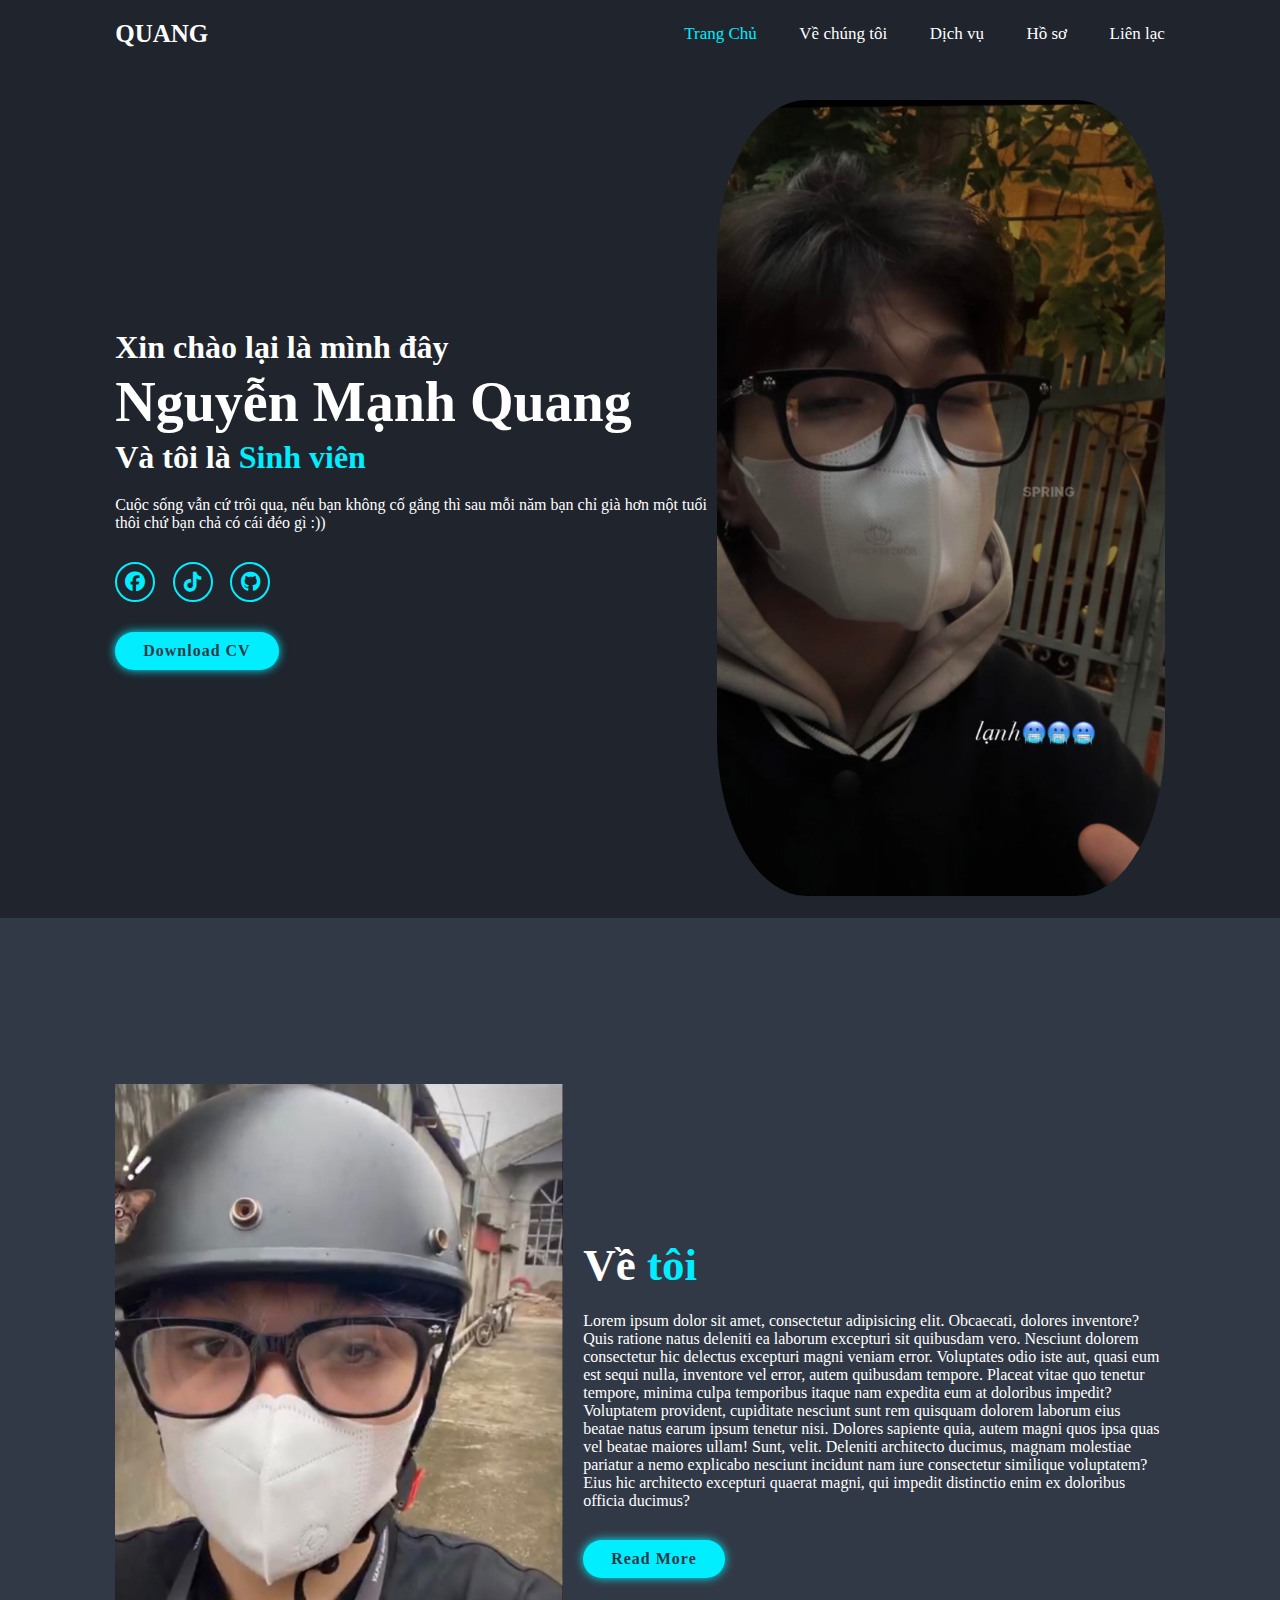
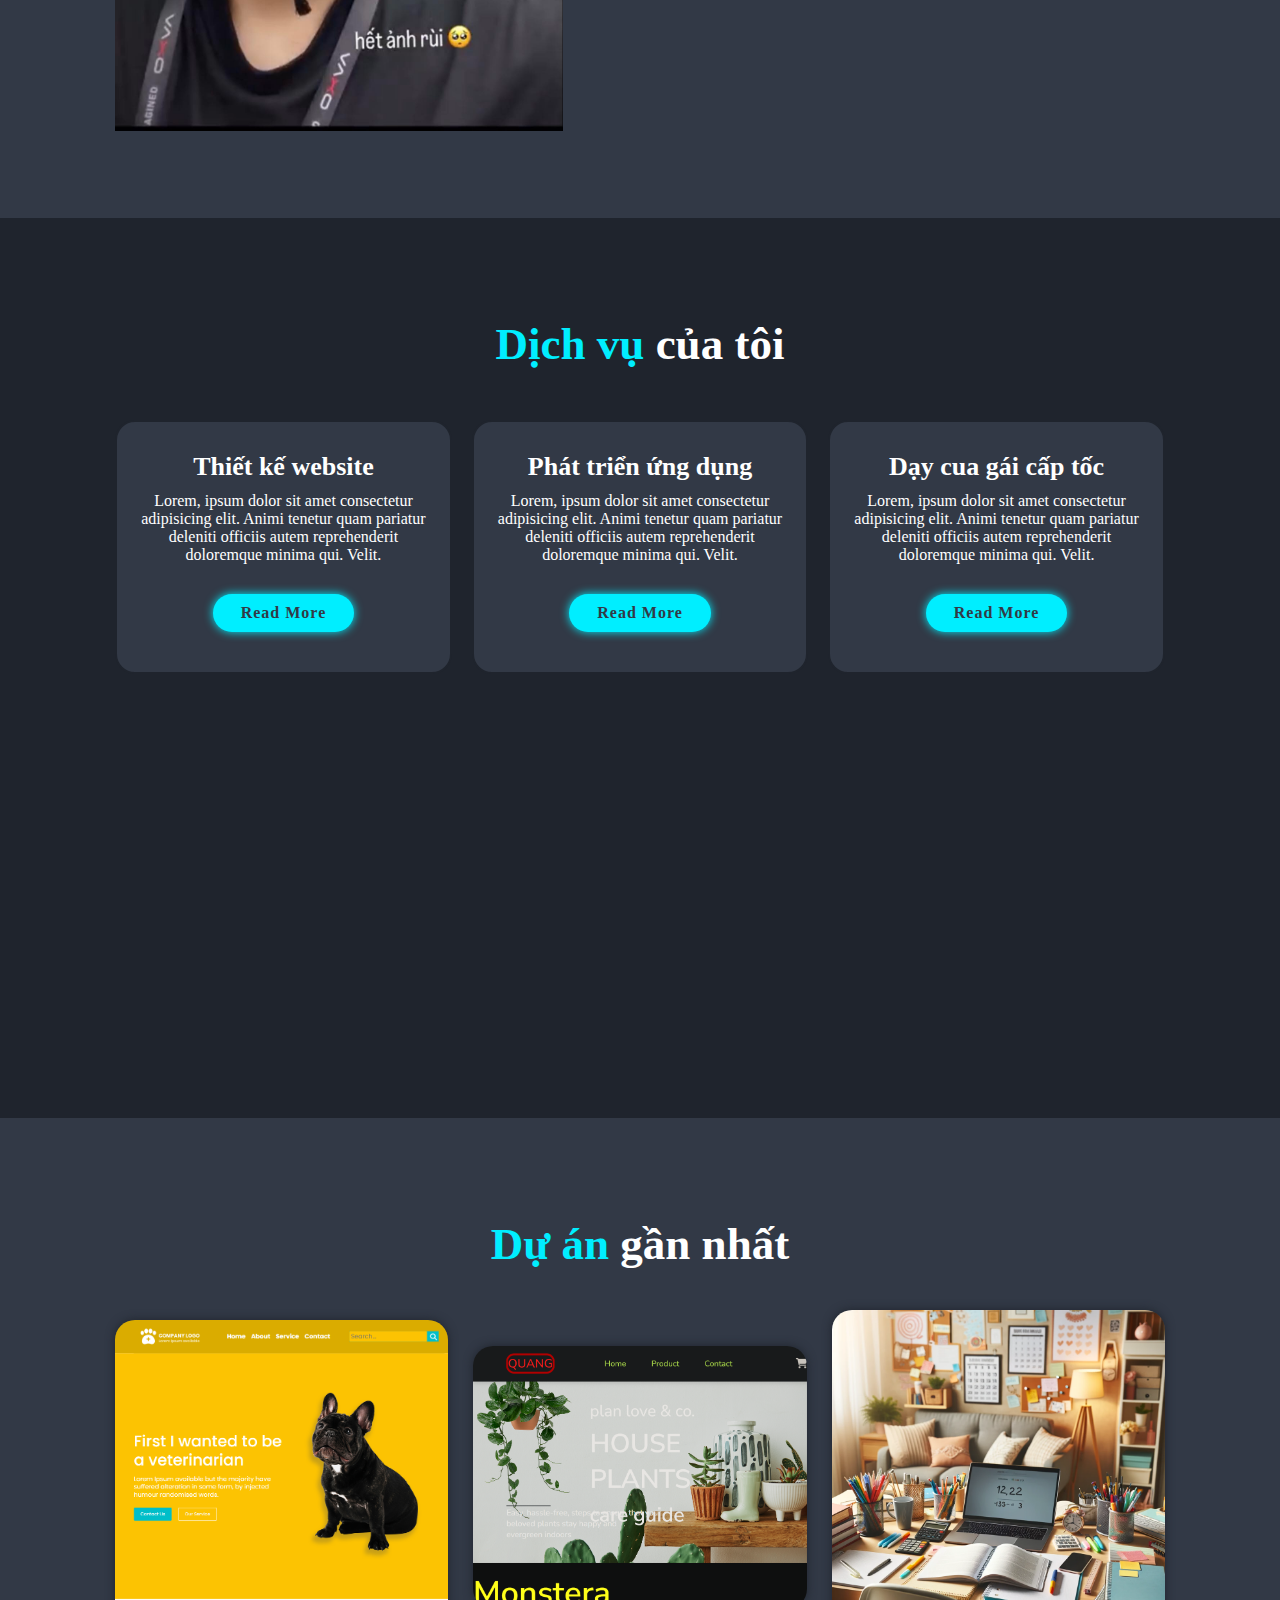
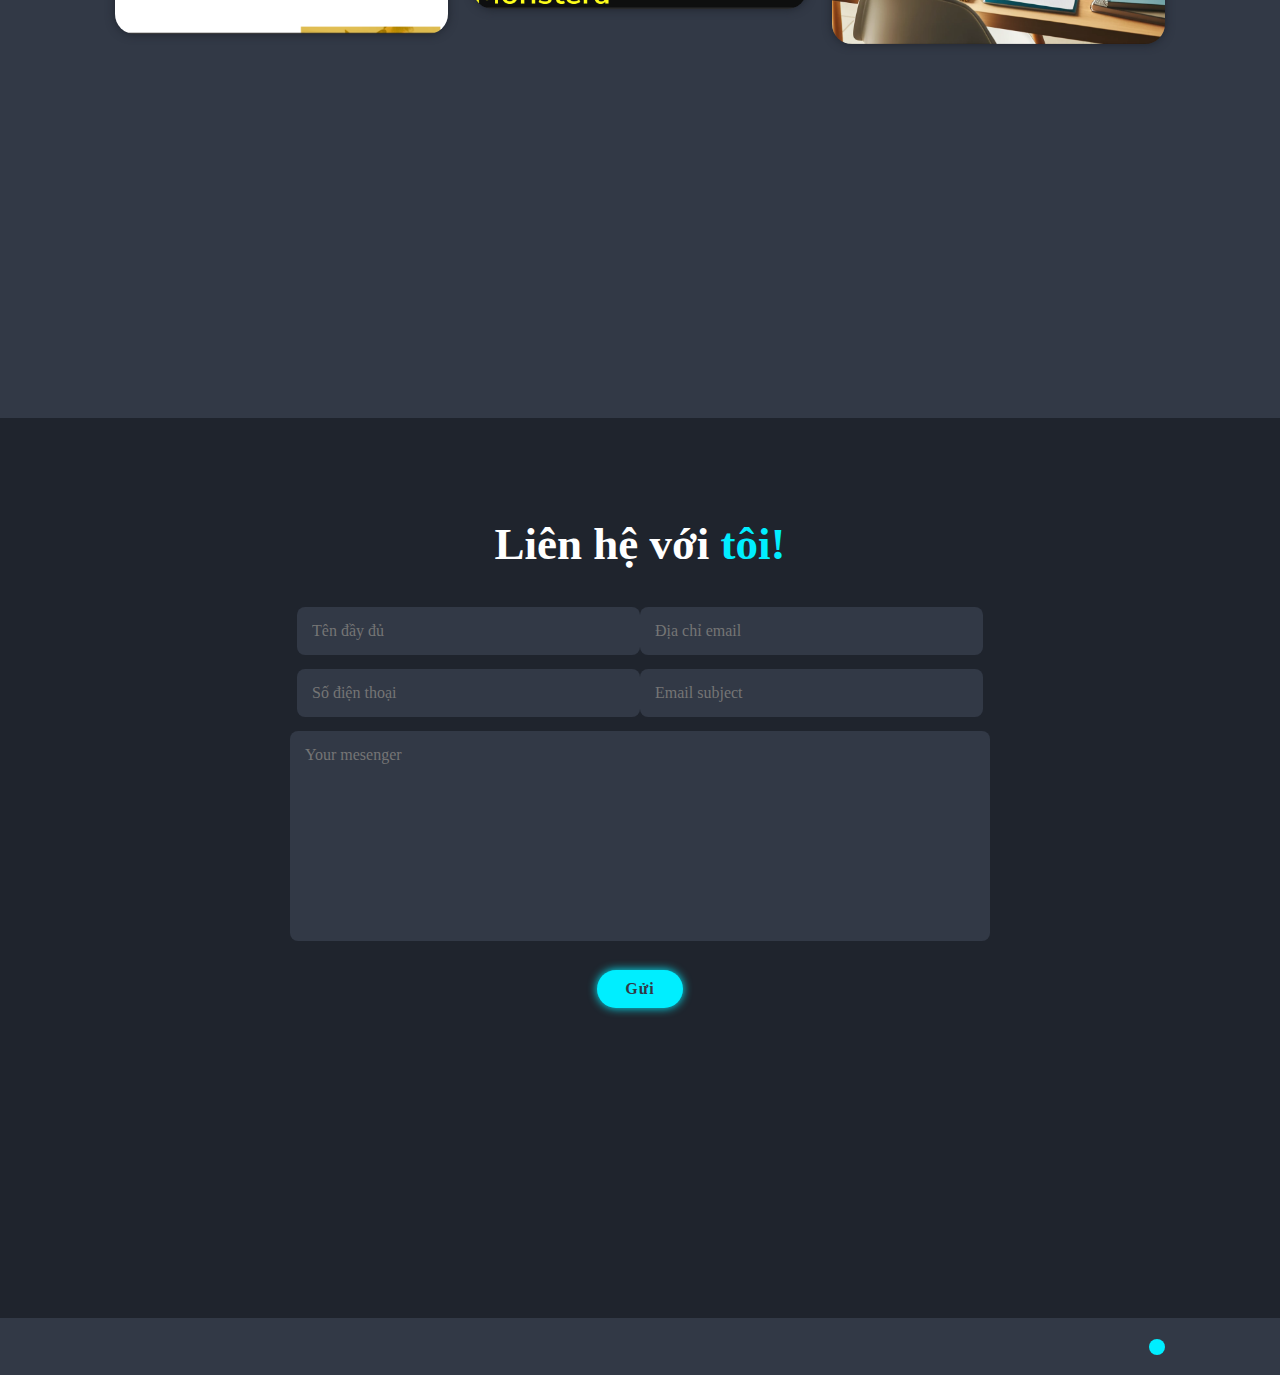
==== commit 1e032ccc: "Add files via upload" ====
--- a/index.html
+++ b/index.html
@@ -1,179 +1,181 @@
-<!DOCTYPE HTML>
-<html>
-	<head>
-		<title>Nguyễn Mạnh Quang</title>
-		<meta charset="utf-8" />
-		<meta name="viewport" content="width=device-width, initial-scale=1, user-scalable=no" />
-		<link rel="stylesheet" href="assets/css/main.css" />
-	</head>
-	<body class="is-preload homepage cursor">
-		<div id="page-wrapper">
+<!DOCTYPE html>
+<html lang="en">
+<head>
+  <meta charset="UTF-8">
+  <meta http-equiv="X-UA-Compatible" content="IE=edge">
+  <meta name="viewport" content="width=device-width, initial-scale=1.0">
+  <title>My Profile</title>
+  <link href="https://cdnjs.cloudflare.com/ajax/libs/font-awesome/6.5.1/css/all.min.css" rel="stylesheet">
+  <link rel="stylesheet" href="css/style.css">
+</head>
+<body>
+  <!-- header design  -->
+  <header class="header">
+    <a href="#" class="logo">QUANG</a>
+    <i class='bx bx-menu' id="menu-icon"></i>
+    <nav class="navbar">
+      <a href="#home" class="active">Trang Chủ</a>
+      <a href="#about">Về chúng tôi</a>
+      <a href="#services">Dịch vụ</a>
+      <a href="#portfolio">Hồ sơ</a>
+      <a href="#contact">Liên lạc</a>
 
-			<!-- Header -->
-				<div id="header-wrapper"class="">
-					<header id="header" class="container">
+    </nav>
+  
+  </header>
+  <!-- home section design -->
 
-						<!-- Logo -->
-							<div id="logo" class="typewriter">
-								<h1 cl><a href="index.html">Nguyễn Mạnh Quang</a></h1>
-							</div>
-
-						<!-- Nav -->
-							<nav id="nav">
-								<ul>
-									<li class="current">
-										<a href="index.html">Trang chủ</a>
-									</li>
-									<li>
-										<a href="ab.html">Giới thiệu</a>
-									</li>
-									<li >
-										<a href="hw.html">Bài tập</a>
-									</li>
-									<li>
-										<a href="lh.html">Liên hệ</a>
-									</li>
-								</ul>
-							</nav>
-
-					</header>
-				</div>
-
-			<!-- Banner -->
-				<div id="banner-wrapper" >
-					<div id="banner" class="box container">
-						<div class="row">
-							<div class="col-7 col-12-medium" style="display: flex; align-items: center;">
-								<h2 style="line-height: 1.5em;">Xin chào <br> Đây là trang web của Nguyễn Mạnh Quang</h2>
-							</div>
-							<div class="col-5 col-12-medium">
-								<img class="zoom" width="100%" height="300px" style="border-radius: 50%;" src="images/profile3.jpg" alt="">
-							</div>
-						</div>
-					</div>
-				</div>
-
-			<!-- Features -->
-				<div id="features-wrapper"class="reveal">
-					<div class="container">
-						<div class="row">
-							<div class="col-4 col-12-medium">
-
-								<!-- Box -->
-									<section class="box feature">
-										<a href="#" class="image featured"><img height="663px" src="images/profile1.jpg" alt="" /></a>
-										<div class="inner">
-											<header>
-												<h2>Giới thiệu</h2>
-											</header>
-											<p>Tên đầy đủ của tôi là Nguyễn Mạnh Quang</p>
-										</div>
-									</section>
-
-							</div>
-							<div class="col-4 col-12-medium">
-
-								<!-- Box -->
-									<section class="box feature">
-										<a href="#" class="image featured"><img height="663px" src="images/profile2.jpg" alt="" /></a>
-										<div class="inner">
-											<header>
-												<h2>Sở thích</h2>
-											</header>
-											<p>Đá bóng, đá cầu, xem phim</p>
-										</div>
-									</section>
-
-							</div>
-							<div class="col-4 col-12-medium">
-
-								<!-- Box -->
-									<section class="box feature">
-										<a href="#" class="image featured"><img height="663px" src="images/profile4.jpg" alt="" /></a>
-										<div class="inner">
-											<header>
-												<h2>Thông tin thêm</h2>
-											</header>
-											<p>Hiện tại tôi đang sinh sống và học tập tại thành phố Hà Nội (HAN)</p>
-										</div>
-									</section>
-
-							</div>
-						</div>
-					</div>
-				</div>
-
-			<!-- Main -->
-				<div id="main-wrapper"class="reveal">
-					<div class="container">
-						<div class="row gtr-200">
-							<div class="col-4 col-12-medium">
-
-								<!-- Sidebar -->
-									<div id="sidebar">
-										<section class="widget thumbnails">
-											<h3>Thông tin chi tiết</h3>
-											<div class="grid">
-												<div class="row gtr-50">
-												
-												</div>
-											</div>
-											<a href="#" class="button icon fa-file-alt">Xem thêm</a>
-										</section>
-									</div>
-
-							</div>
-							<div class="col-8 col-12-medium imp-medium">
-
-								<!-- Content -->
-									<div id="content">
-										<section class="last">
-											<h2>Giới thiệu trang web</h2>
-											<p>
-												Đây là trang web cá nhân của Nguyễn Mạng Quang 
-											</p>
-										</section>
-									</div>
-
-							</div>
-						</div>
-					</div>
-				</div>
-
-			<!-- Footer -->
-				<div id="footer-wrapper"class="reveal">
-					<footer id="footer" class="container">
-						<div class="row" style="justify-content: center;">
-							<div class="">
-								<!-- Contact -->
-									<section class="widget contact last">
-										<h3>Liên hệ tôi</h3>
-										<ul style="margin-left: 16px;">
-											<li class="hover-title"><a href="https://www.facebook.com/profile.php?id=100016589830418" class="icon brands fa-facebook-f"><span class="label">Facebook</span></a></li>
-											<li class="hover-title" style="margin-left: 4px;"><a href="https://www.instagram.com/dazzling._.nguyxn?fbclid=IwAR0choK3BcN5D-qZqwFCYmmwohP7GY351LQ9o9A-y7hpC1zeIWzsWKIdNQo" class="icon brands fa-instagram"><span class="label">Instagram</span></a></li>
-										</ul>
-											<a href="https://www.hanu.vn/"><h4>Trường đại học Hà Nội</h4></a>
-									</section>
-
-							</div>
-						</div>
-					</footer>
-				</div>
-
-			</div>
-			<div id="scrollButton">
-				<div class="scroll">
-				</div>
-			</div>
+  <section class="home" id="home">
+    <div class="home-content">
+      <h3>Xin chào lại là mình đây</h3>
+      <h1>Nguyễn Mạnh Quang</h1>
+      <h3>Và tôi là <span class="multiple-text"></span> </h3>
+      <p>Cuộc sống vẫn cứ trôi qua, nếu bạn không cố gắng 
+        thì sau mỗi năm bạn chỉ già hơn một tuổi thôi chứ bạn chả có cái đéo gì :))
+      </p>
+      <div class="social-media">
+        <a href="#"><i class='fab fa-facebook'></i></a>
+        <a href="#"><i class='fab fa-tiktok'></i></a>
+        <a href="#"><i class='fab fa-github' ></i></a>
+      </div>
+      <a href="#" class="btn">Download CV</a>
+    </div>
+    
+    <div class="home-img">
+      <img src="Images/profile1.jpg" alt="">
+    </div>
+  </section>
 
 
-		<!-- Scripts -->
-		<!-- <script src="assets/js/jquery.min.js"></script>
-		<script src="assets/js/jquery.dropotron.min.js"></script> -->
-		<script src="assets/js/browser.min.js"></script>
-		<script src="assets/js/breakpoints.min.js"></script>
-		<script src="assets/js/util.js"></script>
-		<script src="assets/js/main.js"></script>
+  <!-- about section design -->
+  <section class="about" id="about">
+    <div class="about-img">
+      <img src="Images/profile2.jpg" alt="">
+    </div>
+    <div class="about-content">
+      <h2 class="heading">Về <span>tôi</span> </h2>
+      <p>Lorem ipsum dolor sit amet, consectetur adipisicing elit. Obcaecati, dolores inventore? Quis ratione natus deleniti ea laborum excepturi sit quibusdam vero. Nesciunt dolorem consectetur hic delectus excepturi magni veniam error.
+      Voluptates odio iste aut, quasi eum est sequi nulla, inventore vel error, autem quibusdam tempore. Placeat vitae quo tenetur tempore, minima culpa temporibus itaque nam expedita eum at doloribus impedit?
+      Voluptatem provident, cupiditate nesciunt sunt rem quisquam dolorem laborum eius beatae natus earum ipsum tenetur nisi. Dolores sapiente quia, autem magni quos ipsa quas vel beatae maiores ullam! Sunt, velit.
+      Deleniti architecto ducimus, magnam molestiae pariatur a nemo explicabo nesciunt incidunt nam iure consectetur similique voluptatem? Eius hic architecto excepturi quaerat magni, qui impedit distinctio enim ex doloribus officia ducimus?</p>
+      <a href="#" class="btn">Read More</a>
+    </div>
+  </section>
 
-	</body>
-</html>+  <section class="services" id="services">
+    <h2 class="heading"> <span>Dịch vụ</span> của tôi </h2>
+    <div class="services-container">
+      <div class="services-box">
+        <i class='bx bx-code-alt'></i>
+        <h3>Thiết kế website</h3>
+        <p>Lorem, ipsum dolor sit amet consectetur adipisicing elit. Animi tenetur quam pariatur deleniti officiis
+           autem reprehenderit doloremque minima qui. Velit.</p>
+        <a href="#" class="btn">Read More</a>
+      </div>
+      <div class="services-box">
+        <i class='bx bx-code-alt'></i>
+        <h3>Phát triển ứng dụng</h3>
+        <p>Lorem, ipsum dolor sit amet consectetur adipisicing elit. Animi tenetur quam pariatur deleniti officiis
+           autem reprehenderit doloremque minima qui. Velit.</p>
+        <a href="#" class="btn">Read More</a>
+      </div>
+      <div class="services-box">
+        <i class='bx bx-code-alt'></i>
+        <h3>Dạy cua gái cấp tốc<caption></caption></h3>
+        <p>Lorem, ipsum dolor sit amet consectetur adipisicing elit. Animi tenetur quam pariatur deleniti officiis
+           autem reprehenderit doloremque minima qui. Velit.</p>
+        <a href="#" class="btn">Read More</a>
+      </div>
+    </div>
+  </section>
+
+  <!-- portfolio section design -->
+  <section class="portfolio" id="portfolio">
+    <h2 class="heading"> <span>Dự án</span> gần nhất </h2>
+    <div class="portfolio-container">
+      <div class="portfolio-box">
+        <img src="Images/1.PNG" alt="">
+        <div class="portfolio-layer">
+          <h4>Thiết kế website</h4>
+          <p>Lorem ipsum dolor sit amet consectetur adipisicing elit. Unde, quasi.</p>
+          <a href="https://github.com/mioyu3101/bt30"><i class='fa fa-external-link-alt'></i></a>
+        </div>
+      </div>
+
+      <div class="portfolio-box">
+        <img src="Images/2.PNG" alt="">
+        <div class="portfolio-layer">
+          <h4>Thiết kế website</h4>
+          <p>Lorem ipsum dolor sit amet consectetur adipisicing elit. Unde, quasi.</p>
+          <a href="https://github.com/mioyu3101/bt30-2"><i class='fa fa-external-link-alt'></i></a>
+        </div>
+      </div>
+
+      <div class="portfolio-box">
+        <img src="Images/3.png" alt="">
+        <div class="portfolio-layer">
+          <h4>Baì tập</h4>
+          <p>Lorem ipsum dolor sit amet consectetur adipisicing elit. Unde, quasi.</p>
+          <a href="bt.html"><i class='fa fa-external-link-alt'></i></a>
+        </div>
+      </div>
+
+      <div class="portfolio-box">
+        <img src="" alt="">
+        <div class="portfolio-layer">
+          <h4>Thiết kế website</h4>
+          <p>Lorem ipsum dolor sit amet consectetur adipisicing elit. Unde, quasi.</p>
+          <a href=""><i class='fa fa-external-link-alt'></i></a>
+        </div>
+      </div>
+
+      <div class="portfolio-box">
+        <img src="" alt="">
+        <div class="portfolio-layer">
+          <h4>Thiết kế website</h4>
+          <p>Lorem ipsum dolor sit amet consectetur adipisicing elit. Unde, quasi.</p>
+          <a href=""><i class='fa fa-external-link-alt'></i></a>
+        </div>
+      </div>
+
+      <div class="portfolio-box">
+        <img src="" alt="">
+        <div class="portfolio-layer">
+          <h4>Thiết kế website</h4>
+          <p>Lorem ipsum dolor sit amet consectetur adipisicing elit. Unde, quasi.</p>
+          <a href=""><i class='fa fa-external-link-alt'></i></a>
+        </div>
+      </div>
+    </div>
+ 
+  </section>
+
+  <!-- contact section design -->
+  <section class="contact" id="contact">
+    <h2 class="heading">Liên hệ với <span>tôi!</span> </h2>
+    <form action="">
+      <div class="input-box">
+        <input type="text" placeholder="Tên đầy đủ">
+        <input type="email" placeholder="Địa chỉ email">
+      </div>
+      <div class="input-box">
+        <input type="number" placeholder="Số điện thoại">
+        <input type="text" placeholder="Email subject">
+      </div>
+      <textarea name="" id="" cols="30" rows="10" placeholder="Your mesenger"></textarea>
+      <input type="submit" value="Gửi" class="btn">
+    </form>
+  
+  </section>
+
+  <!-- footer design -->
+  <footer class="footer">
+    <div class="footer-text">
+    </div>
+    <div class="footer-iconTop">
+      <a href="#home"><i class='fa fa-up-arrow-alt'></i></a>
+    </div>
+  </footer>
+  <script src="js/index.js"></script>
+</body>
+</html>
--- a/css/style.css
+++ b/css/style.css
@@ -0,0 +1,438 @@
+*{
+  margin: 0;
+  padding: 0;
+  box-sizing: border-box;
+  font-family: 'Poppins', 'sans-serif';
+  text-decoration: none;
+  border: none;
+  outline: none;
+  scroll-behavior: smooth;
+
+}
+:root{
+  --bg-color:#1f242d;
+  --second-bg-color:#323946;
+  --text-color: #fff;
+  --main-color: #0ef;
+
+}
+html{
+  font-size: 62.5%;
+  overflow-x: hidden;
+}
+body{
+  background: var(--bg-color);
+  color: var(--text-color);
+}
+section{
+  min-height: 100vh;
+  padding: 10rem 9% 2rem;
+}
+#me{
+  border-radius: 50%;
+}
+.header{
+  position: fixed;
+  top: 0;
+  left: 0;
+  width: 100%;
+  padding: 2rem 9%;
+  background: var(--bg-color);
+  display: flex;
+  justify-content: space-between;
+  align-items: center;
+  z-index: 100;
+
+}
+.header.sticky{
+  border-bottom: .1rem solid rgba(0,0,0,0.2);
+}
+.logo{
+  font-size: 2.5rem;
+  color: var(--text-color);
+  font-weight: 600;
+  cursor: default;
+}
+.navbar a{
+  font-size: 1.7rem;
+  color: var(--text-color);
+  margin-left: 4rem;
+  transition: 0.3s;
+}
+.navbar a:hover,
+.navbar a.active{
+  color: var(--main-color);
+}
+#menu-icon{
+  font-size: 3.6rem;
+  color: var(--text-color);
+  display: none;
+}
+.home{
+  display: flex;
+  justify-content: center;
+  align-items: center;
+}
+span{
+  color: var(--main-color);
+}
+.home-img img{
+  width: 35vw;
+  animation: floatImage 4s ease-in-out infinite;
+  border-radius: 20%;
+}
+@keyframes floatImage{
+  0%{
+    transform: translateY(0);
+  }
+  50%{
+    transform: translateY(-2.4rem);
+  }
+  100%{
+    transform: translateY(0);
+  }
+}
+.home-content h3{
+  font-size: 3.2rem;
+  font-weight: 700;
+}
+.home-content p{
+  font-size: 1.6rem;
+}
+.home-content h3:nth-of-type(2){
+  margin-bottom: 2rem;
+}
+
+.home-content h1{
+  font-size: 5.6rem;
+  font-weight: 700;
+  line-height: 1.3;
+}
+.social-media a{
+  display: inline-flex;
+  justify-content: center;
+  align-items: center;
+  width: 4rem;
+  height: 4rem;
+  background: transparent;
+  border: .2rem solid var(--main-color);
+  border-radius: 50%;
+  font-size: 2rem;
+  color: var(--main-color);
+  margin: 3rem 1.5rem 3rem 0;
+  transition: .5s ease;
+}
+.social-media a:hover{
+  color: var(--second-bg-color);
+  background: var(--main-color);
+  box-shadow: 0 0 1rem  var(--main-color);
+}
+.btn{
+  display: inline-block;
+  padding: 1rem 2.8rem;
+  background: var(--main-color);
+  border-radius: 4rem;
+  box-shadow: 0 0 1rem var(--main-color);
+  font-size: 1.6rem;
+  color: var(--second-bg-color);
+  letter-spacing: .1rem;
+  font-weight: 600;
+  transition: 0.5s ease;
+}
+.btn:hover{
+  box-shadow: none;
+}
+.about{
+  display: flex;
+  justify-content: center;
+  align-items: center;
+  gap: 2rem;
+  background: var(--second-bg-color);
+}
+.about-img img{
+  width: 35vw;
+}
+.heading{
+  text-align: center;
+  font-size: 4.5rem;
+}
+.about-content h2{
+  text-align: left;
+  line-height: 1.2;
+}
+.about-content h3{
+  font-size: 2.6rem;
+}
+.about-content p{
+  font-size: 1.6rem;
+  margin: 2rem 0 3rem;
+}
+.services h2{
+  margin-bottom: 5rem;
+}
+.services-container{
+  display: flex;
+  justify-content: center;
+  align-items: center;
+  flex-wrap: wrap;
+  gap: 2rem;
+}
+.services-container .services-box{
+  flex: 1 1 30rem;
+  background: var(--second-bg-color);
+  padding: 3rem 2rem 4rem;
+  text-align: center;
+  border-radius: 2rem;
+  border: .2rem solid var(--bg-color);
+  transition: .5s ease;
+}
+.services-container .services-box:hover{
+  border-color: var(--main-color);
+  transform: scale(1.02);
+}
+.services-box i{
+  font-size: 7rem;
+  color: var(--main-color);
+}
+.services-box h3{
+  font-size: 2.6rem;
+}
+.services-box p{
+  font-size: 1.6rem;
+  margin: 1rem 0 3rem;
+}
+.portfolio{
+  background: var(--second-bg-color);
+}
+.portfolio h2{
+  margin-bottom: 4rem;
+}
+.portfolio-container{
+  display: grid;
+  grid-template-columns: repeat(3,1fr);
+  align-items: center;
+  gap: 2.5rem;
+}
+.portfolio-container .portfolio-box{
+  position: relative;
+  border-radius: 2rem;
+  box-shadow: 0 0 1rem var(--bg-color);
+  overflow: hidden;
+  display: flex;
+}
+.portfolio-box img{
+  width: 100%;
+  transition: .5s ease;
+}
+.portfolio-box:hover img{
+  transform: scale(1.1);
+}
+.portfolio-box .portfolio-layer{
+  position: absolute;
+  bottom: 0;
+  left: 0;
+  width: 100%;
+  height: 100%;
+  background: linear-gradient(rgba(0,0,0,0.1),var(--main-color));
+  display: flex;
+  justify-content: center;
+  align-items: center;
+  flex-direction: column;
+  text-align: center;
+  padding: 0 4rem;
+  transform: translateY(100%);
+  transition: .5s ease;
+}
+.portfolio-box:hover .portfolio-layer{
+  transform: translateY(0);
+}
+.portfolio-layer h4{
+  font-size: 3rem;
+}
+.portfolio-layer p{
+  font-size: 1.6rem;
+  margin: .3rem 0 1rem;
+}
+.portfolio-layer a{
+  display: inline-flex;
+  justify-content: center;
+  align-items: center;
+  width: 5rem;
+  height: 5rem;
+  border-radius: 50%;
+  background: var(--text-color);
+}
+.portfolio-layer a i{
+  font-size: 2rem;
+  color: var(--second-bg-color);
+}
+.contact h2{
+  margin-bottom: 3rem;
+}
+.contact form{
+  max-width: 70rem;
+  margin: 1rem auto;
+  text-align: center;
+  margin-bottom: 3rem;
+}
+.contact form .input-box{
+  display: flex;
+  justify-content: center;
+  flex-wrap: wrap;
+}
+.contact form .input-box input,
+.contact form textarea{
+  width: 100%;
+  padding: 1.5rem;
+  font-size: 1.6rem;
+  color: var(--text-color);
+  background: var(--second-bg-color);
+  border-radius: .8rem;
+  margin: .7rem 0;
+}
+.contact form .input-box input{
+  width: 49%;
+}
+.contact form textarea{
+  resize: none;
+}
+.contact form .btn{
+  margin-top: 2rem;
+  cursor: pointer;
+}
+.footer{
+  display: flex;
+  justify-content: space-between;
+  align-items: center;
+  flex-wrap: wrap;
+  padding: 2rem 9%;
+  background: var(--second-bg-color);
+}
+.footer-text{
+  font-size: 1.6rem;
+}
+.footer-iconTop a{
+  display: inline-flex;
+  justify-content: center;
+  align-items: center;
+  padding: .8rem;
+  background: var(--main-color);
+  border-radius: .8rem;
+  transition: .5s ease;
+}
+.footer-iconTop a:hover{
+  box-shadow: 0 0 1rem var(--main-color);
+}
+.footer-iconTop a i{
+  font-size: 2.4rem;
+  color: var(--second-bg-color);
+}
+
+
+  /* BREAK POINT */
+  @media (max-width : 1200px){
+    html{
+      font-size: 55%;
+    }
+  }
+  @media (max-width: 991px){
+    .header{
+      padding: 2rem 3%;
+    }
+    section{
+      padding: 10rem 3% 2rem;
+    }
+    .services{
+      padding-bottom: 7rem;
+    }
+    .portfolio{
+      padding-bottom: 7rem;
+    }
+    .contact{
+      min-height: auto;
+    }
+    .footer{
+      padding: 2rem 3%;
+    }
+  }
+  @media (max-width : 768px){
+    #menu-icon{
+      display: block;
+    }
+    .navbar{
+      position: absolute;
+      top: 100%;
+      left: 0;
+      width: 100%;
+      padding: 1rem 3%;
+      background: var(--bg-color);
+      border-top: .1rem solid rgba(0,0,0,0.2);
+      box-shadow: 0 .5rem 1rem rgba(0,0,0,0.2);
+      display: none;
+    }
+    .navbar.active {
+      display: block;
+    }
+    .navbar a {
+      display: block;
+      font-size: 2rem;
+      margin: 3rem 0;
+    }
+    .home{
+      flex-direction: column;
+    }
+    .home-content h3 {
+      font-size: 2.6rem;
+    }
+    .home-content h1 {
+      font-size: 5rem;
+    }
+    .home-img img {
+      width: 70vw;
+      margin-top: 4rem;
+    }
+    .about{
+      flex-direction: column-reverse;
+    }
+    .about img {
+      width: 70vw;
+      margin-top: 4rem;
+    }
+    .services h2 {
+      margin-bottom: 3rem;
+    }
+    .portfolio h2 {
+      margin-bottom: 3rem;
+    }
+    .portfolio-container{
+      grid-template-columns: repeat(2,1fr);
+    }
+  }
+  @media (max-width : 617px){
+    .portfolio-container{
+      grid-template-columns: 1fr;
+    }
+  }
+  @media (max-width : 450px){
+    html{
+      font-size: 50%;
+    }
+    .contact form .input-box input {
+      width: 100%;
+    }
+  }
+  @media (max-width : 365px){
+    .home-img img{
+      width: 90vw;
+    }
+    .about-img img{
+      width: 90vw;
+    }
+    .footer {
+      flex-direction: column-reverse;
+    }
+    .footer p {
+      text-align: center;
+      margin-top: 2rem;
+    }
+  }